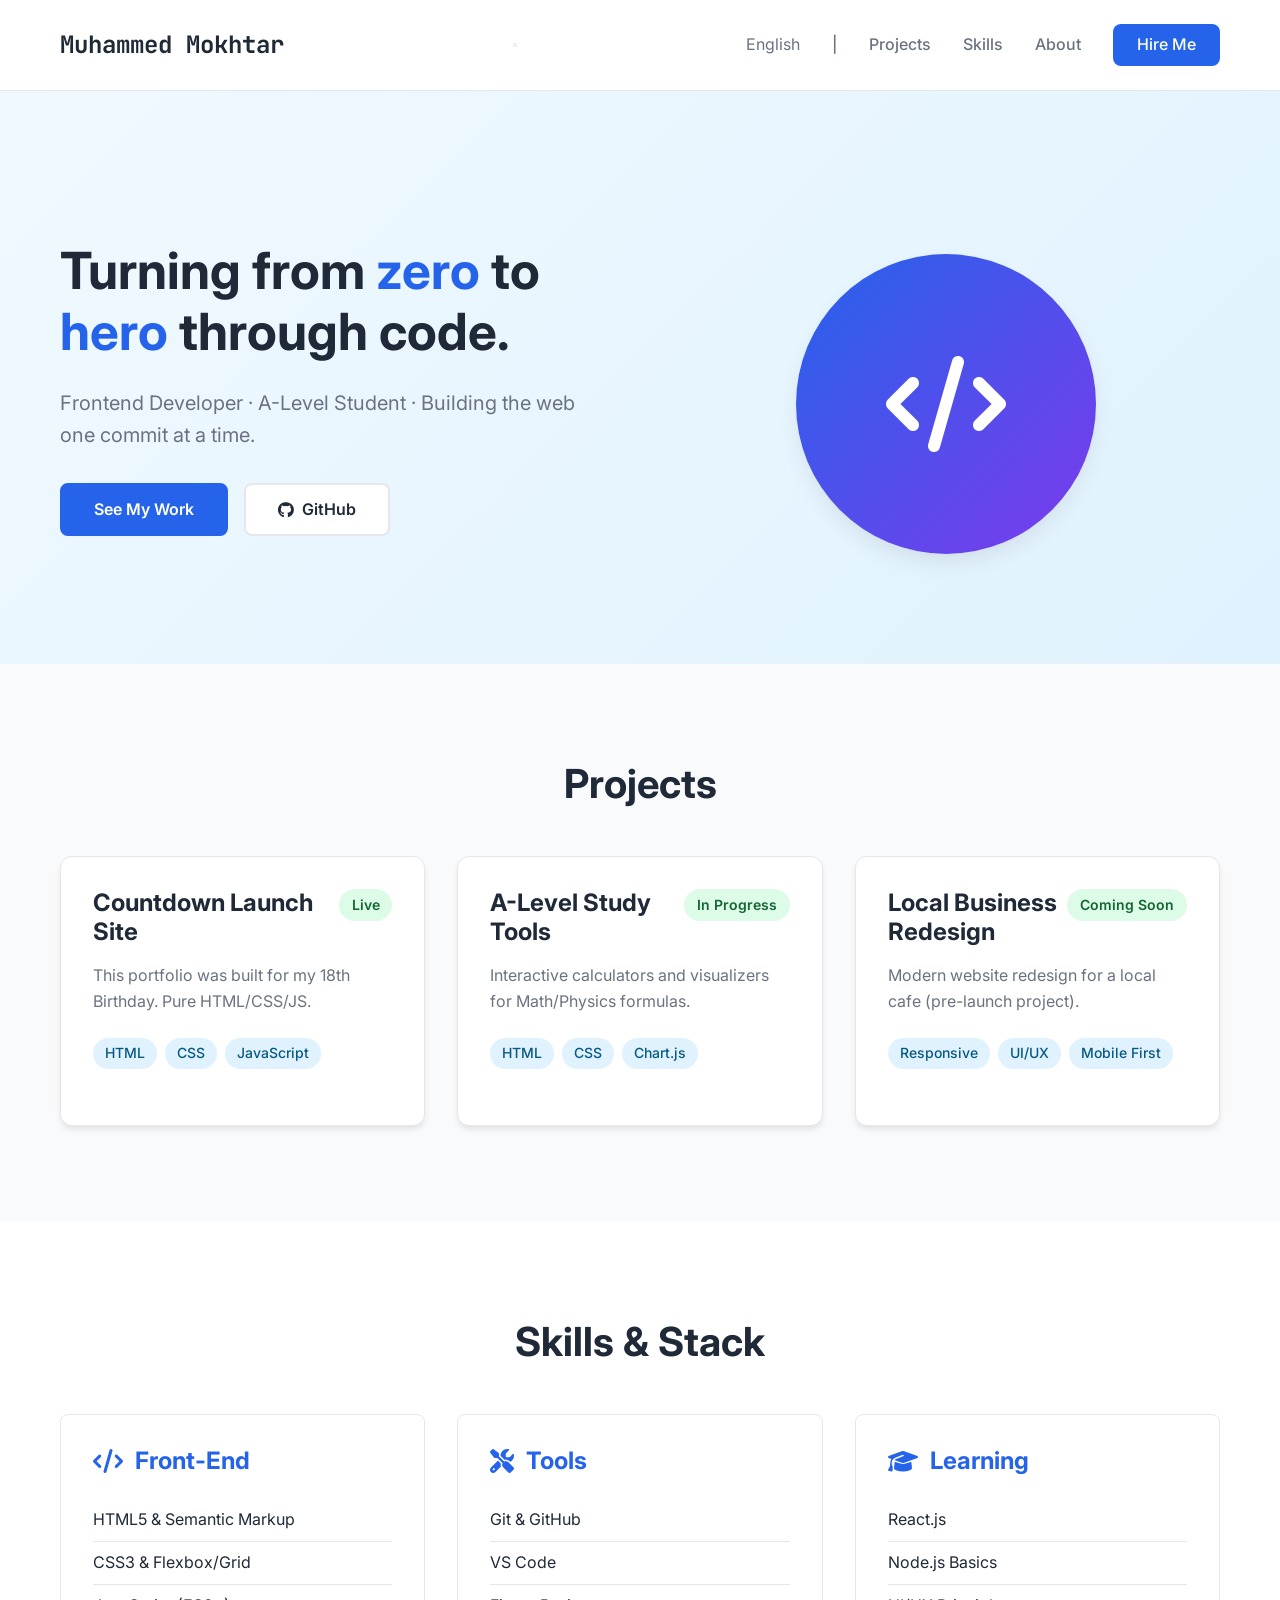
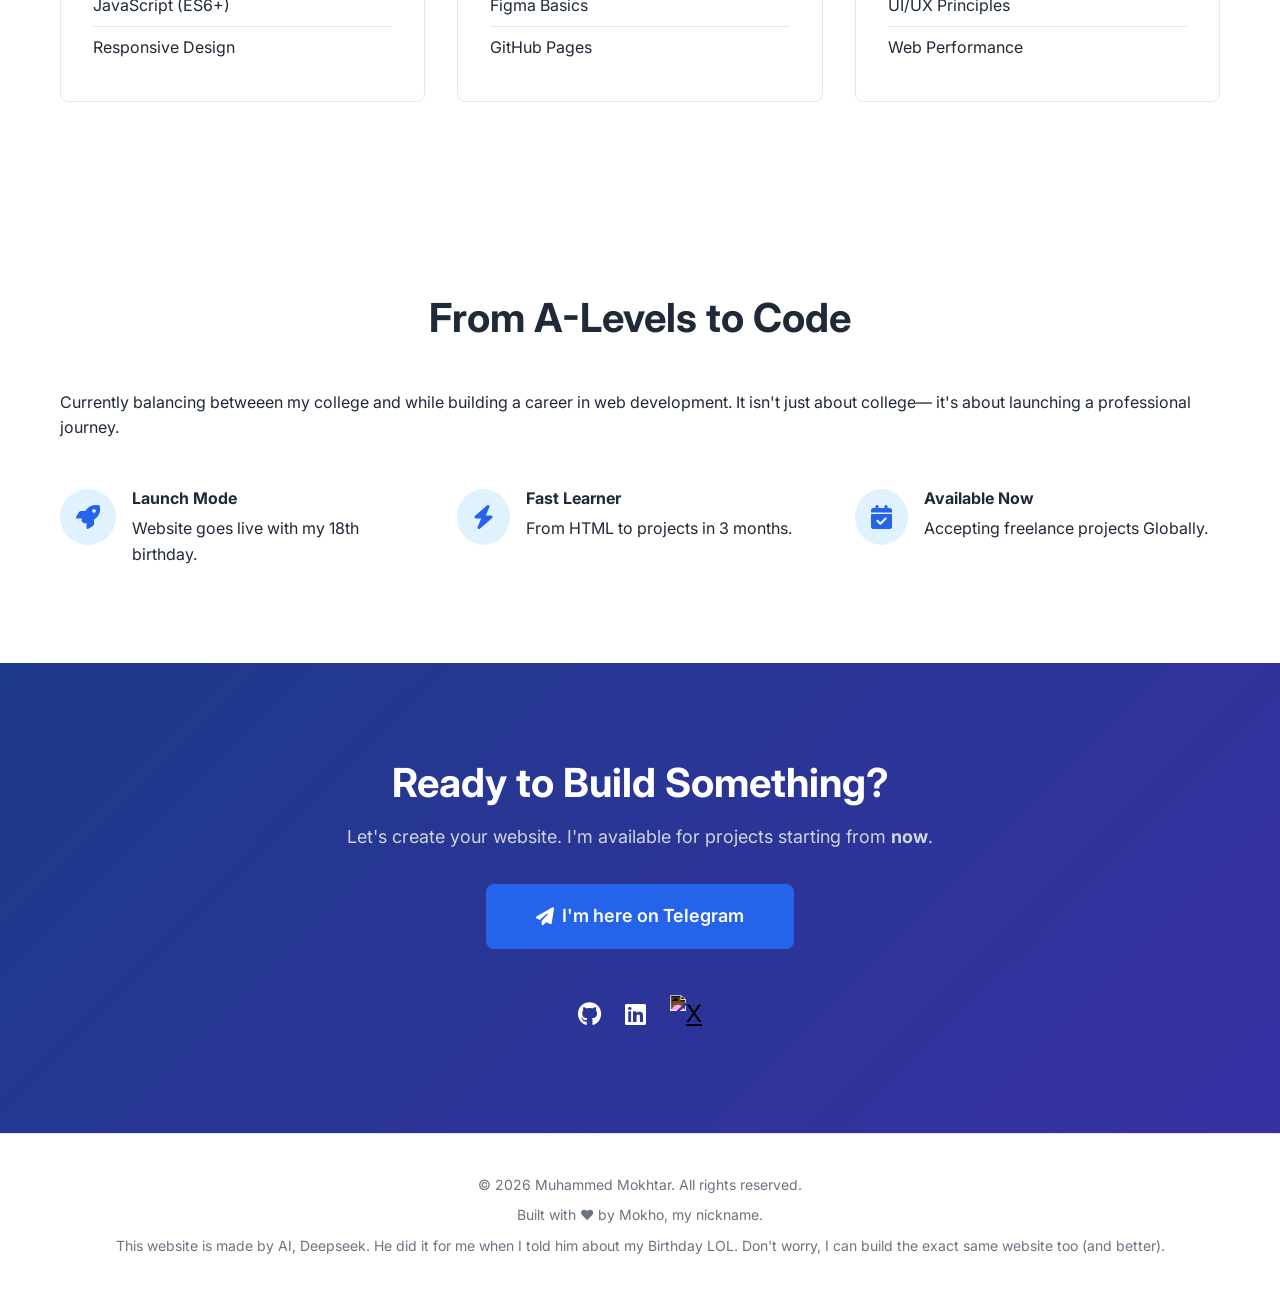
==== index.html @ 22c7733d "Add files via upload" ====
<!DOCTYPE html>
<html lang="en">
<head>
    <meta charset="UTF-8">
    <meta name="viewport" content="width=device-width, initial-scale=1.0">
    <title>Muhammed Mokhtar | Developer</title>
    <link rel="stylesheet" href="style.css">
    <link rel="stylesheet" href="https://cdnjs.cloudflare.com/ajax/libs/font-awesome/6.4.0/css/all.min.css">
    <link href="https://fonts.googleapis.com/css2?family=Inter:wght@300;400;500;600;700&family=JetBrains+Mono:wght@300;400&display=swap" rel="stylesheet">
    <link href="https://fonts.googleapis.com/css2?family=Almarai:wght@300;400;700&display=swap" rel="stylesheet">
</head>
<body>
<!--Navigation Section-->
<nav class="navbar">
    <div class="container">
        <a href="#" class="logo" data-i18n="nav-name">Muhammed Mokhtar</a>
        <button class="nav-toggle" id="nav-toggle" aria-label="Toggle navigation" aria-expanded="false">
            <span class="bar"></span>
            <span class="bar"></span>
            <span class="bar"></span>
        </button>
        <div class="nav-links">
            <!-- Added 'nav-item' class to match others -->
            <button id="language-toggle" class="nav-item lang-btn">
                <span class="lang-text" data-i18n="nav-language">English</span>
            </button>
            <span class="nav-sep nav-item">|</span>
            <!-- Your existing links should have 'nav-item' class -->
            <a href="#projects" class="nav-item" data-i18n="nav-projects">Projects</a>
            <a href="#skills" class="nav-item" data-i18n="nav-skills">Skills</a>
            <a href="#about" class="nav-item" data-i18n="nav-about">About</a>
            <a href="#contact" class="cta-button" data-i18n="nav-contact">Hire Me</a>
        </div>
    </div>
</nav>

<!-- Hero Section -->
<section class="hero">
    <div class="container">
        <div class="hero-content">
            <h1 class="hero-tagline" data-i18n="hero-title">Turning from <span class="highlight">zero</span> to <span class="highlight">hero</span> through code</h1>
            <p class="hero-subtitle" data-i18n="hero-subtitle">Frontend Developer · A-Level Student · Building the web one commit at a time.</p>
            <div class="hero-buttons">
                <a href="#projects" class="btn-primary" data-i18n="hero-button-projects">See My Work</a>
                <a href="https://github.com/ngompoweredbypoi" target="_blank" class="btn-secondary">
                    <i class="fab fa-github"></i> <span data-i18n="hero-button-github">GitHub</span>
                </a>
            </div>
        </div>
        <div class="hero-image">
            <!-- Replace with your photo or cool illustration -->
            <div class="image-placeholder">
                <i class="fas fa-code"></i>
            </div>
        </div>
    </div>
</section>

<!-- Projects Section -->
<section id="projects" class="projects">
    <div class="container">
        <h2 class="section-title" data-i18n="projects-title">Projects</h2>
        <div class="projects-grid">
            
            <!-- Project 1 -->
            <div class="project-card">
                <div class="project-header">
                    <h3 data-i18n="project-1-title">Launch Site</h3>
                    <span class="project-status" data-i18n="project-1-status">Live</span>
                </div>
                <p class="project-desc" data-i18n="project-1-desc">This website was built for my 18th Birthday. Pure HTML/CSS/JS.</p>
                <div class="project-tech">
                    <span class="tech-tag">HTML</span>
                    <span class="tech-tag">CSS</span>
                    <span class="tech-tag">JavaScript</span>
                </div>
            </div>
            <!-- Project 2 -->
            <div class="project-card">
                <div class="project-header">
                    <h3 data-i18n="project-2-title">A-Level Study Tools</h3>
                    <span class="project-status" data-i18n="project-2-status">In Progress</span>
                </div>
                <p class="project-desc" data-i18n="project-2-desc">Interactive calculators and visualizers for Math/Physics formulas.</p>
                <div class="project-tech">
                    <span class="tech-tag">HTML</span>
                    <span class="tech-tag">CSS</span>
                    <span class="tech-tag">Chart.js</span>
                </div>
            </div>
            <!-- Project 3 -->
            <div class="project-card">
                <div class="project-header">
                    <h3 data-i18n="project-3-title">Local Business Redesign</h3>
                    <span class="project-status" data-i18n="project-3-status">Coming Soon</span>
                </div>
                <p class="project-desc" data-i18n="project-3-desc">Modern website redesign for a local cafe (pre-launch project).</p>
                <div class="project-tech">
                    <span class="tech-tag">Responsive</span>
                    <span class="tech-tag">UI/UX</span>
                    <span class="tech-tag">Mobile First</span>
                </div>
            </div>

        </div>
    </div>
</section>

<!-- Skills Section -->
<section id="skills" class="skills">
    <div class="container">
        <h2 class="section-title" data-i18n="skills-title">Skills & Stack</h2>
        <div class="skills-grid">
            <div class="skill-category">
                <h3><i class="fas fa-code"></i> <span data-i18n="skills-frontend">Front-End</span></h3>
                <ul>
                    <li>HTML5 & Semantic Markup</li>
                    <li>CSS3 & Flexbox/Grid</li>
                    <li>JavaScript (ES6+)</li>
                    <li>Responsive Design</li>
                </ul>
            </div>
            <div class="skill-category">
                <h3><i class="fas fa-tools"></i> <span data-i18n="skills-tools">Tools</span></h3>
                <ul>
                    <li>Git & GitHub</li>
                    <li>VS Code</li>
                    <li>Figma Basics</li>
                    <li>GitHub Pages</li>
                </ul>
            </div>
            <div class="skill-category">
                <h3><i class="fas fa-graduation-cap"></i> <span data-i18n="skills-learning">Learning</span></h3>
                <ul>
                    <li>React.js</li>
                    <li>Node.js Basics</li>
                    <li>UI/UX Principles</li>
                    <li>Web Performance</li>
                </ul>
            </div>
        </div>
    </div>
</section>

<!-- About Section -->
<section id="about" class="about">
    <div class="container">
        <div class="about-content">
            <h2 class="section-title" data-i18n="about-title">From A-Levels to Code</h2>
            <p data-i18n="about-text">Currently balancing betweeen my college and while building a career in web development. It isn't just about college— it's about launching a professional journey.</p>
            <div class="about-points">
                <div class="point">
                    <i class="fas fa-rocket"></i>
                    <div>
                        <h4 data-i18n="about-1-title">Launch Mode</h4>
                        <p data-i18n="about-1-desc">Website goes live with my 18th birthday.</p>
                    </div>
                </div>
                <div class="point">
                    <i class="fas fa-bolt"></i>
                    <div>
                        <h4 data-i18n="about-2-title">Fast Learner</h4>
                        <p data-i18n="about-2-desc">From HTML to projects in 3 months.</p>
                    </div>
                </div>
                <div class="point">
                    <i class="fas fa-calendar-check"></i>
                    <div>
                        <h4 data-i18n="about-3-title">Available Now</h4>
                        <p data-i18n="about-3-desc">Accepting freelance projects <strong>Globally.</strong></p>
                    </div>
                </div>
            </div>
        </div>
    </div>
</section>

<!-- Contact CTA -->
<section id="contact" class="contact">
    <div class="container">
        <h2 data-i18n="contact-title">Ready to Build Something?</h2>
        <p data-i18n="contact-text">Let's create your website. I'm available for projects starting <strong data-i18n="contact-rn">now</strong>.</p>
        <a href="https://t.me/ngompoweredbypoi" target="_blank" class="btn-primary btn-large">
            <i class="fas fa-paper-plane"></i> <span data-i18n="contact-telegram">I'm here on Telegram</span>
        </a>
        <div class="social-links">
            <a href="https://github.com/ngompoweredbypoi" target="_blank"><i class="fab fa-github"></i></a>
            <a href="#" target="_blank"><i class="fab fa-linkedin"></i></a>
            <a href="#" target="_blank" aria-label="X (formerly Twitter)" title="X">
                <!-- Official X logo from X brand toolkit -->
                <img src="https://about.x.com/content/dam/about-twitter/x/brand-toolkit/logo-black.png.twimg.1920.png" alt="X"/>
            </a>
        </div>
    </div>
</section>

<!-- Footer -->
<footer>
    <div class="container">
        <p class="footer-sub"><span data-i18n="footer-copyright">&copy; <span id="current-year">2026</span> Muhammed Mokhtar. All rights reserved.</span></p>
        <p class="footer-sub" data-i18n="footer-text">Built with ❤️ by Mokho, my nickname.</p>
        <p class="footer-sub" data-i18n="footer-note">This website is made by AI, Deepseek. He did it for me when I told him about my Birthday LOL. Don't worry, I can build the exact same website too (and better).</p>
    </div>
</footer>

<!-- JavaScript -->
<script src="script.js"></script>
</body>
</html>
---- style.css ----
/* ===== RESET & BASE ===== */
* {
    margin: 0;
    padding: 0;
    box-sizing: border-box;
}

:root {
    --primary: #2563eb;       /* Blue */
    --primary-dark: #1d4ed8;
    --secondary: #7c3aed;     /* Purple */
    --text: #1f2937;          /* Gray-900 */
    --text-light: #6b7280;    /* Gray-500 */
    --bg: #ffffff;
    --bg-light: #f9fafb;
    --bg-card: #ffffff;
    --border: #e5e7eb;
    --shadow: 0 4px 6px -1px rgba(0, 0, 0, 0.1);
    --shadow-lg: 0 10px 25px -5px rgba(0, 0, 0, 0.1);
    --radius: 8px;
    --radius-lg: 12px;
}

body {
    font-family: 'Inter', sans-serif;
    line-height: 1.6;
    color: var(--text);
    background: var(--bg);
}

.container {
    width: 100%;
    max-width: 1200px;
    margin: 0 auto;
    padding: 0 20px;
}

/* ===== TYPOGRAPHY ===== */
h1, h2, h3, h4 {
    font-weight: 700;
    line-height: 1.2;
}

h1 { font-size: 3.5rem; }
h2 { font-size: 2.5rem; }
h3 { font-size: 1.5rem; }

.highlight {
    color: var(--primary);
    position: relative;
}

.highlight::after {
    content: '';
    position: absolute;
    bottom: 2px;
    left: 0;
    width: 100%;
    height: 6px;
    background: rgba(37, 99, 235, 0.2);
    z-index: -1;
}

/* ===== NAVBAR ===== */
.navbar {
    padding: 1.5rem 0;
    position: fixed;
    width: 100%;
    top: 0;
    background: rgba(255, 255, 255, 0.95);
    backdrop-filter: blur(10px);
    z-index: 1000;
    border-bottom: 1px solid var(--border);
}

.navbar .container {
    display: flex;
    justify-content: space-between;
    align-items: center;
}

/* STEP 1: Make ALL nav items (links AND button) consistent */
.nav-item {
    /* Same for both <a> and <button> */
    color: var(--text-light); /* Your exact nav text color */
    text-decoration: none;
    font-weight: 500;
    transition: color 0.2s;
    display: inline-block; /* Prevents movement */
}

/* Remove button defaults */
.nav-item.lang-btn {
    background: none;
    border: none;
    font: inherit;
    cursor: pointer;
    display: flex; /* Keep flag+text aligned */
    align-items: center;
}

/* Hover effect - SAME for both */
.nav-item:hover {
    color: var(--primary); /* Your link hover color */
    transform: none !important; /* Prevents any movement */
}

/* If your existing links have specific hover, match it */
.nav-item.lang-btn:hover {
    /* Make it behave EXACTLY like other links */
    background: transparent !important;
    transform: translateY(0) !important;
}

/* Optional: If you want visual separation */
.nav-item.lang-btn {
    margin-right: 0rem;
    border-right: 0px solid rgba(0,0,0,0);
}

.logo {
    font-size: 1.5rem;
    font-weight: 700;
    text-decoration: none;
    color: var(--text);
    font-family: 'JetBrains Mono', monospace;
}

.dot {
    color: var(--primary);
}

.nav-links {
        display: flex;
        gap: 2rem;
        align-items: center;
}

.nav-links a {
    text-decoration: none;
    color: var(--text-light);
    font-weight: 500;
    transition: color 0.2s;
}

.nav-links a:hover {
    color: var(--primary);
}

.cta-button {
    background: var(--primary);
    color: white !important;
    padding: 0.5rem 1.5rem;
    border-radius: var(--radius);
    transition: background 0.2s;
}

.cta-button:hover {
    background: var(--primary-dark);
}

/* ===== HERO ===== */
.hero {
    padding: 10rem 0 6rem;
    background: linear-gradient(135deg, #f0f9ff 0%, #e0f2fe 100%);
    margin-top: 80px;
}

.hero .container {
    display: grid;
    grid-template-columns: 1fr 1fr;
    gap: 4rem;
    align-items: center;
}

.hero-tagline {
    margin-bottom: 1.5rem;
    font-size: 3.2rem;
}

.hero-subtitle {
    font-size: 1.25rem;
    color: var(--text-light);
    margin-bottom: 2rem;
    max-width: 600px;
}

.hero-buttons {
    display: flex;
    gap: 1rem;
    margin-bottom: 2rem;
}

.btn-primary, .btn-secondary {
    display: inline-flex;
    align-items: center;
    gap: 0.5rem;
    padding: 0.75rem 2rem;
    border-radius: var(--radius);
    text-decoration: none;
    font-weight: 600;
    transition: all 0.2s;
}

.btn-primary {
    background: var(--primary);
    color: white;
    border: 2px solid var(--primary);
}

.btn-primary:hover {
    background: var(--primary-dark);
    transform: translateY(-2px);
    box-shadow: var(--shadow);
}

.btn-secondary {
    background: white;
    color: var(--text);
    border: 2px solid var(--border);
}

.btn-secondary:hover {
    border-color: var(--primary);
    transform: translateY(-2px);
}

.countdown {
    background: white;
    padding: 1rem 1.5rem;
    border-radius: var(--radius);
    display: inline-block;
    box-shadow: var(--shadow);
}

.countdown p {
    margin: 0;
    font-family: 'JetBrains Mono', monospace;
    font-weight: 500;
}

#countdown-timer {
    color: var(--primary);
    font-weight: 700;
}

.hero-image {
    display: flex;
    justify-content: center;
    align-items: center;
}

.image-placeholder {
    width: 300px;
    height: 300px;
    border-radius: 50%;
    background: linear-gradient(135deg, var(--primary), var(--secondary));
    display: flex;
    align-items: center;
    justify-content: center;
    color: white;
    font-size: 6rem;
    box-shadow: var(--shadow-lg);
}

/* ===== SECTIONS ===== */
section {
    padding: 6rem 0;
}

.section-title {
    text-align: center;
    margin-bottom: 3rem;
}

/* ===== PROJECTS ===== */
.projects {
    background: var(--bg-light);
}

.projects-grid {
    display: grid;
    grid-template-columns: repeat(auto-fill, minmax(350px, 1fr));
    gap: 2rem;
}

.lang-btn:hover {
    border-color: #3b82f6;
    transform: translateY(-2px);
    box-shadow: 0 4px 12px rgba(59, 130, 246, 0.1);
}

.lang-flag {
    font-size: 1.2rem;
}

.lang-code {
    color: #1f2937;
}

/* For RTL (Arabic) support */
[dir="rtl"] body {
    text-align: right;
    font-family: 'Almarai', sans-serif;
}

[dir="rtl"] .logo {
    font-family: 'Almarai', sans-serif; /* Arabic-friendly font */
}

.project-card {
    background: var(--bg-card);
    padding: 2rem;
    border-radius: var(--radius-lg);
    box-shadow: var(--shadow);
    border: 1px solid var(--border);
    transition: transform 0.3s, box-shadow 0.3s;
}

.project-card:hover {
    transform: translateY(-5px);
    box-shadow: var(--shadow-lg);
}

.project-header {
    display: flex;
    justify-content: space-between;
    align-items: start;
    margin-bottom: 1rem;
}

.project-status {
    background: #dcfce7;
    color: #166534;
    padding: 0.3rem 0.8rem;
    border-radius: 25px;
    font-size: 0.875rem;
    font-weight: 600;
    white-space: nowrap;
}

.project-desc {
    color: var(--text-light);
    margin-bottom: 1.5rem;
    line-height: 1.6;
}

.project-tech {
    display: flex;
    flex-wrap: wrap;
    gap: 0.5rem;
    margin-bottom: 1.5rem;
}

.tech-tag {
    background: #e0f2fe;
    color: #075985;
    padding: 0.25rem 0.75rem;
    border-radius: 20px;
    font-size: 0.875rem;
    font-weight: 500;
}

.project-link {
    color: var(--primary);
    text-decoration: none;
    font-weight: 600;
    display: inline-flex;
    align-items: center;
    gap: 0.5rem;
}

.project-link:hover {
    text-decoration: underline;
}

/* ===== SKILLS ===== */
.skills-grid {
    display: grid;
    grid-template-columns: repeat(auto-fit, minmax(300px, 1fr));
    gap: 2rem;
}

.skill-category {
    background: var(--bg-card);
    padding: 2rem;
    border-radius: var(--radius);
    border: 1px solid var(--border);
}

.skill-category h3 {
    display: flex;
    align-items: center;
    gap: 0.75rem;
    margin-bottom: 1.5rem;
    color: var(--primary);
}

.skill-category ul {
    list-style: none;
}

.skill-category li {
    padding: 0.5rem 0;
    border-bottom: 1px solid var(--border);
}

.skill-category li:last-child {
    border-bottom: none;
}

/* ===== ABOUT ===== */
.about-points {
    display: grid;
    grid-template-columns: repeat(auto-fit, minmax(250px, 1fr));
    gap: 2rem;
    margin-top: 3rem;
}

.point {
    display: flex;
    gap: 1rem;
    align-items: start;
}

.point i {
    font-size: 1.5rem;
    color: var(--primary);
    background: #e0f2fe;
    padding: 1rem;
    border-radius: 50%;
}

.point h4 {
    margin-bottom: 0.5rem;
}

/* ===== CONTACT ===== */
.contact {
    text-align: center;
    background: linear-gradient(135deg, #1e3a8a 0%, #3730a3 100%);
    color: white;
}

.contact h2 {
    color: white;
    margin-bottom: 1rem;
}

.contact p {
    color: #d1d5db;
    margin-bottom: 2rem;
    font-size: 1.125rem;
}

.btn-large {
    padding: 1rem 3rem;
    font-size: 1.125rem;
}

.social-links {
    display: flex;
    justify-content: center;
    gap: 1.5rem;
    margin-top: 3rem;
}

.social-links a {
    color: white;
    font-size: 1.5rem;
    transition: transform 0.2s;
}

.social-links svg {
    width: 1.5rem;
    height: 1.5rem;
    vertical-align: middle;
}

.social-links img {
    width: 1.2rem;
    height: 1.2rem;
    object-fit: contain;
    vertical-align: middle;
}

/* Make the linked X/brand image appear white to match other icons and align it */
.social-links img {
    filter: invert(1) brightness(2);
    transform: translateY(-3px);
}

/* Slightly lower other icon types to visually match the X mark */
.social-links i,
.social-links svg {
    display: inline-block;
    transform: translateY(-1px);
}

.social-links a:hover {
    transform: translateY(-3px);
}

/* ===== FOOTER ===== */
footer {
    padding: 2rem 0;
    text-align: center;
    color: var(--text-light);
    border-top: 1px solid var(--border);
}

.footer-sub {
    font-size: 0.875rem;
    margin-top: 0.5rem;
}

/* ===== RESPONSIVE ===== */
@media (max-width: 768px) {
    h1 { font-size: 2.5rem; }
    h2 { font-size: 2rem; }
    
    .hero .container {
        grid-template-columns: 1fr;
        text-align: center;
    }
    
    .hero-tagline {
        font-size: 2.5rem;
    }
    
    /* Hide nav links by default on small screens; animate open/close via max-height */
    .nav-links {
        display: flex;
        flex-direction: column;
        gap: 0.75rem;
        align-items: center;
        width: 100%;
        background: rgba(255,255,255,0.98);
        /* start collapsed */
        max-height: 0;
        /* small collapsed padding to avoid sudden layout jumps */
        padding: 0.25rem 0;
        overflow: hidden;
        position: absolute;
        top: 72px;
        left: 0;
        box-shadow: 0 6px 18px rgba(0,0,0,0.06);
        transition: max-height 240ms cubic-bezier(.22,.9,.3,1), padding 240ms cubic-bezier(.22,.9,.3,1), opacity 180ms ease;
        opacity: 0;
        pointer-events: none;
    }

    .nav-links.open {
        max-height: 480px; /* large enough to show links */
        opacity: 1;
        pointer-events: auto;
        padding: 0.75rem 0;
    }

    .nav-sep {
        display: none;
    }

    /* Hamburger button (hidden on larger screens) */
    .nav-toggle {
        display: inline-flex;
        position: relative;
        width: 42px;
        height: 42px;
        background: transparent;
        border: none;
        cursor: pointer;
        padding: 0;
        align-items: center;
        justify-content: center;
    }

    /* Use absolutely positioned bars so they rotate around center smoothly */
    .nav-toggle .bar {
        position: absolute;
        left: 50%;
        transform: translateX(-50%);
        width: 24px;
        height: 2px;
        background: var(--text-light);
        border-radius: 2px;
        transition: transform 220ms cubic-bezier(.22,.9,.3,1), opacity 180ms ease, background 180ms ease;
        transform-origin: center;
    }

    .nav-toggle .bar:nth-child(1) { top: 12px; }
    .nav-toggle .bar:nth-child(2) { top: 20px; }
    .nav-toggle .bar:nth-child(3) { top: 28px; }

    /* When open, top and bottom rotate to form a clean X; middle fades */
    .nav-toggle.open .bar:nth-child(1) {
        transform: translateX(-50%) translateY(8px) rotate(45deg);
        background: var(--text);
    }

    .nav-toggle.open .bar:nth-child(2) {
        opacity: 0;
        transform: translateX(-50%) scaleX(0.2);
    }

    .nav-toggle.open .bar:nth-child(3) {
        transform: translateX(-50%) translateY(-8px) rotate(-45deg);
        background: var(--text);
    }
    
    .hero-buttons {
        flex-direction: column;
        align-items: center;
    }
    
    .projects-grid {
        grid-template-columns: 1fr;
    }

    /* Reduce hero spacing and image on phones */
    .hero {
        padding: 6rem 0 3rem;
    }

    .image-placeholder {
        width: 220px;
        height: 220px;
        font-size: 4.5rem;
    }
}
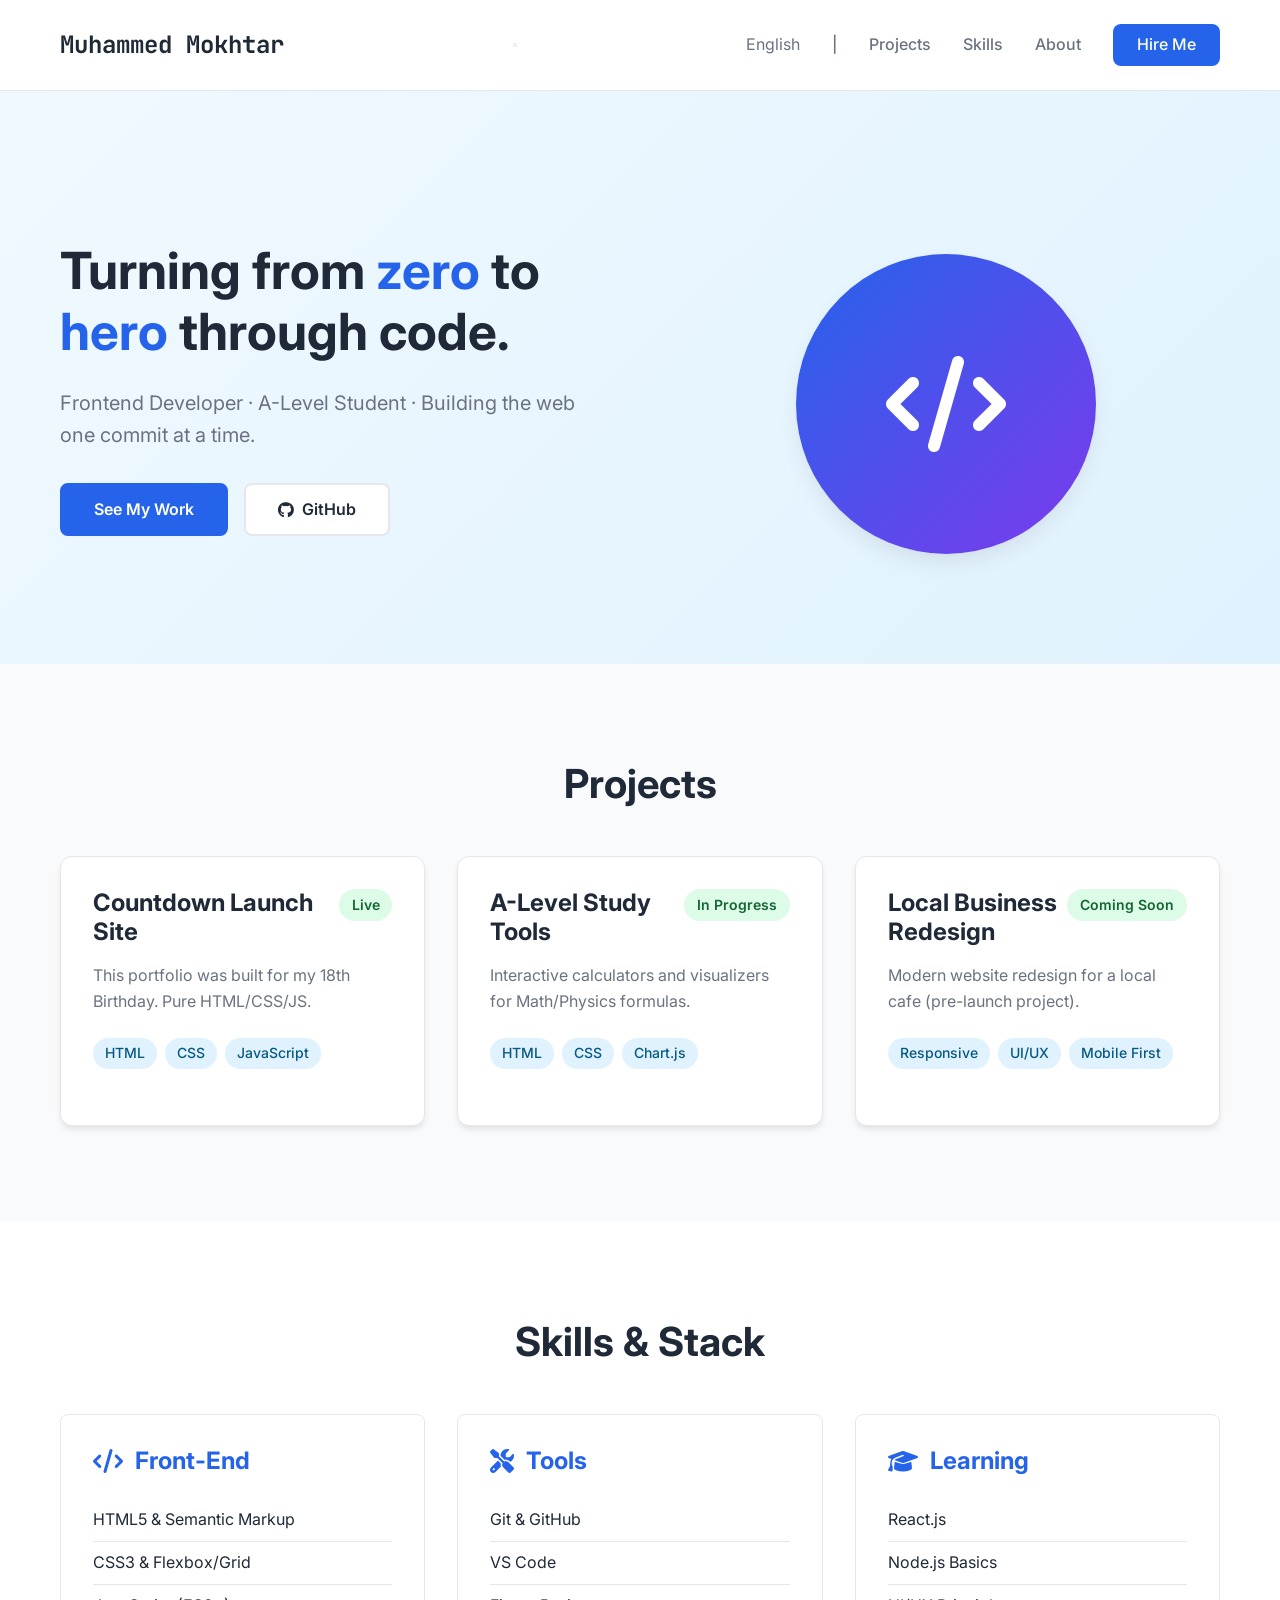
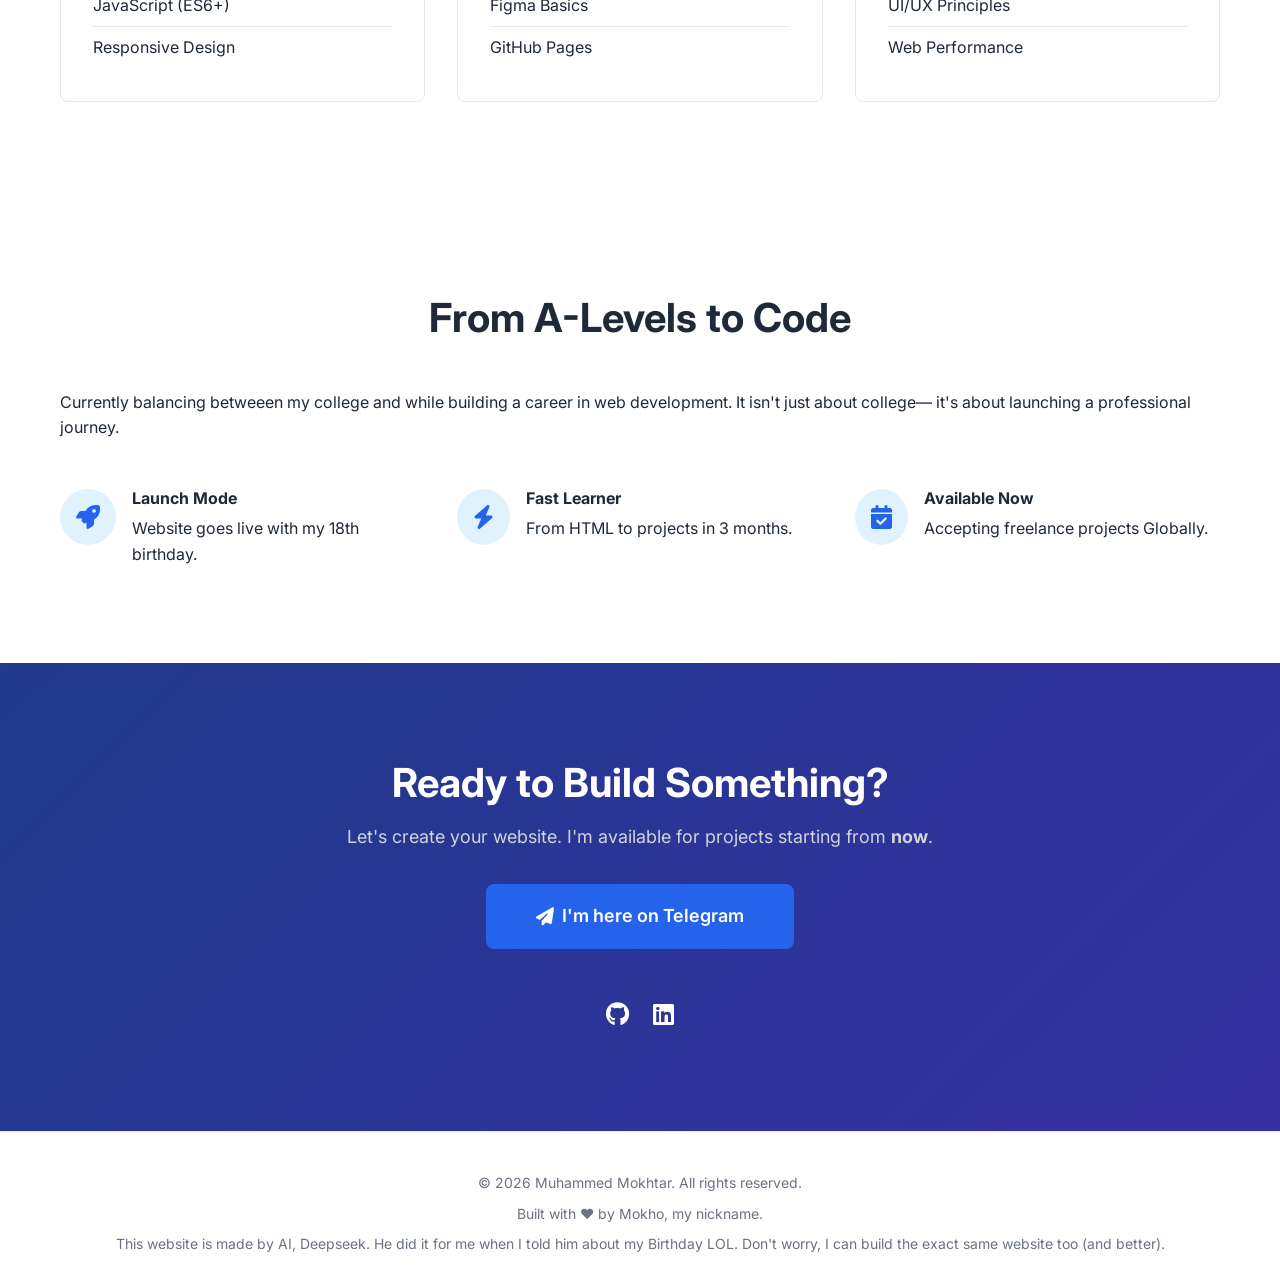
==== commit 8142196c: "Add files via upload" ====
--- a/index.html
+++ b/index.html
@@ -4,6 +4,7 @@
     <meta charset="UTF-8">
     <meta name="viewport" content="width=device-width, initial-scale=1.0">
     <title>Muhammed Mokhtar | Developer</title>
+    <link rel="icon" href="favicon.svg" type="image/svg+xml">
     <link rel="stylesheet" href="style.css">
     <link rel="stylesheet" href="https://cdnjs.cloudflare.com/ajax/libs/font-awesome/6.4.0/css/all.min.css">
     <link href="https://fonts.googleapis.com/css2?family=Inter:wght@300;400;500;600;700&family=JetBrains+Mono:wght@300;400&display=swap" rel="stylesheet">
@@ -186,10 +187,7 @@
         <div class="social-links">
             <a href="https://github.com/ngompoweredbypoi" target="_blank"><i class="fab fa-github"></i></a>
             <a href="#" target="_blank"><i class="fab fa-linkedin"></i></a>
-            <a href="#" target="_blank" aria-label="X (formerly Twitter)" title="X">
-                <!-- Official X logo from X brand toolkit -->
-                <img src="https://about.x.com/content/dam/about-twitter/x/brand-toolkit/logo-black.png.twimg.1920.png" alt="X"/>
-            </a>
+            <!-- X social link removed -->
         </div>
     </div>
 </section>
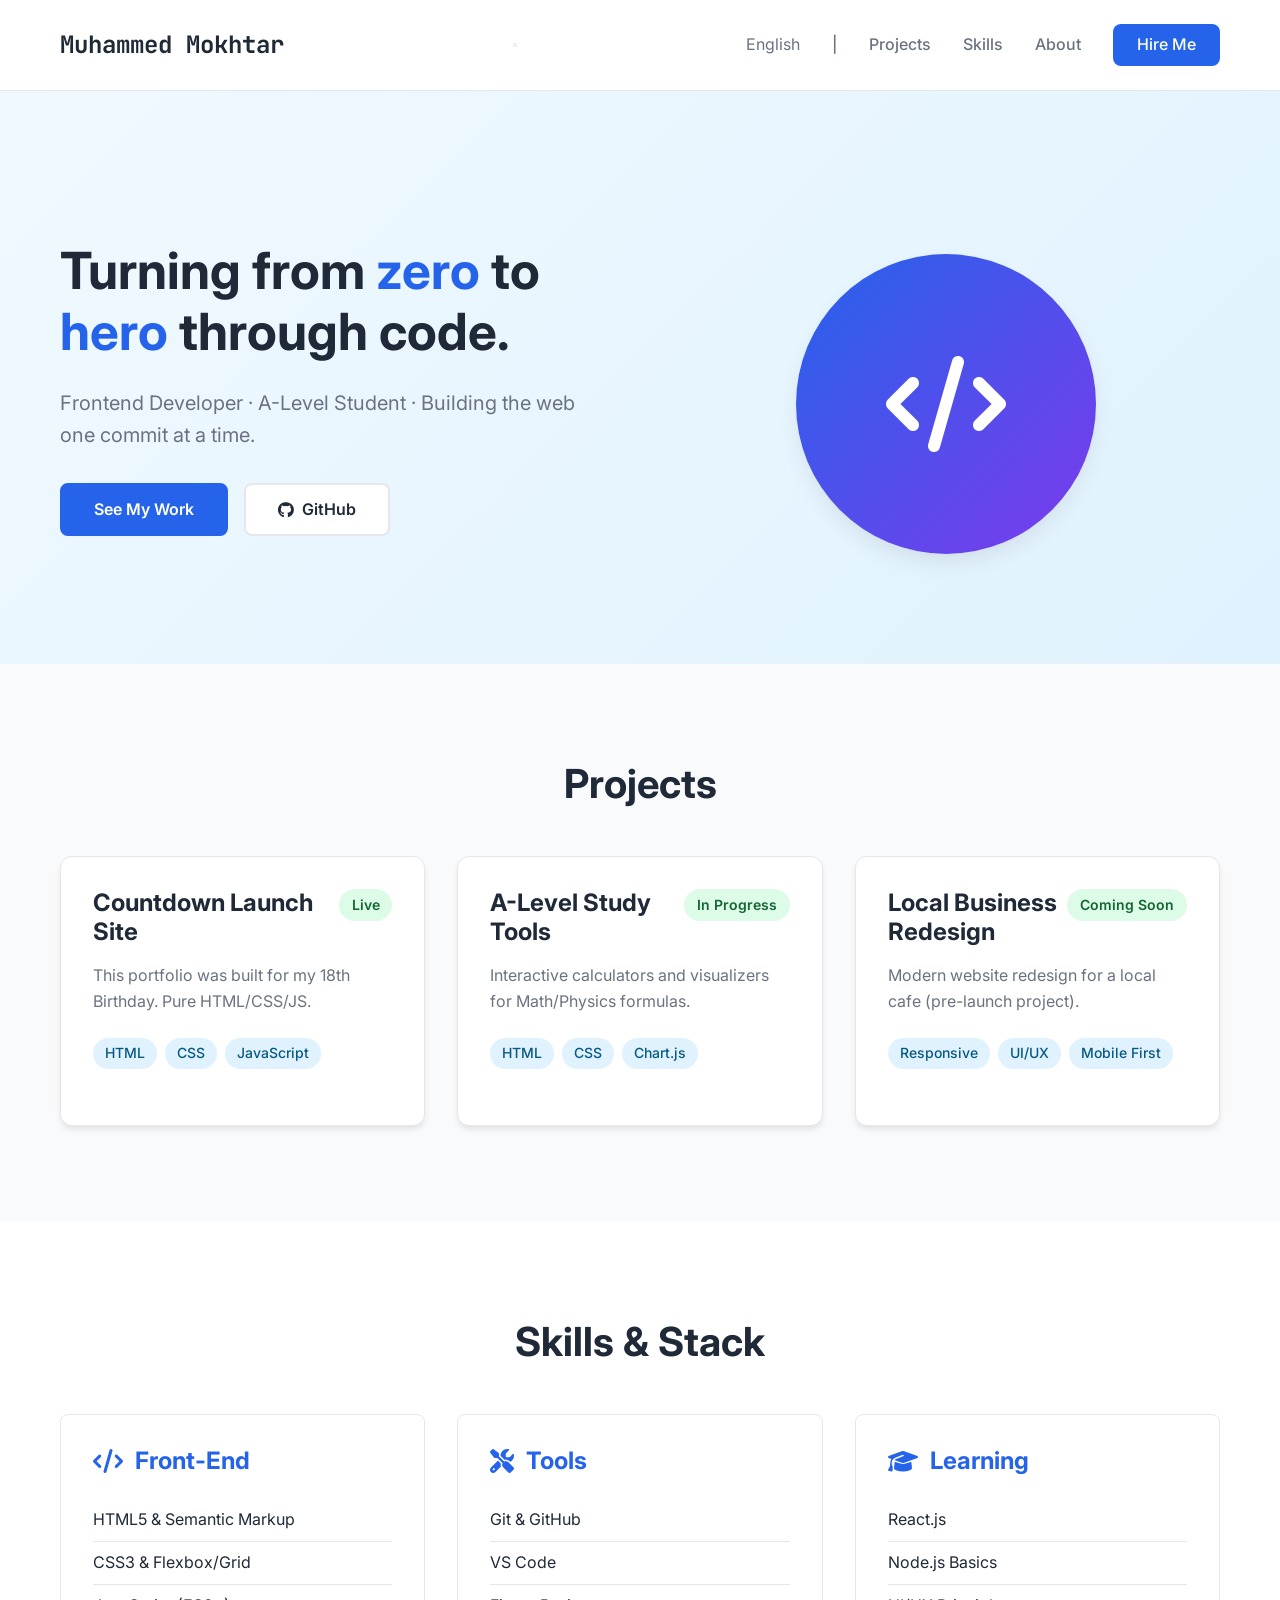
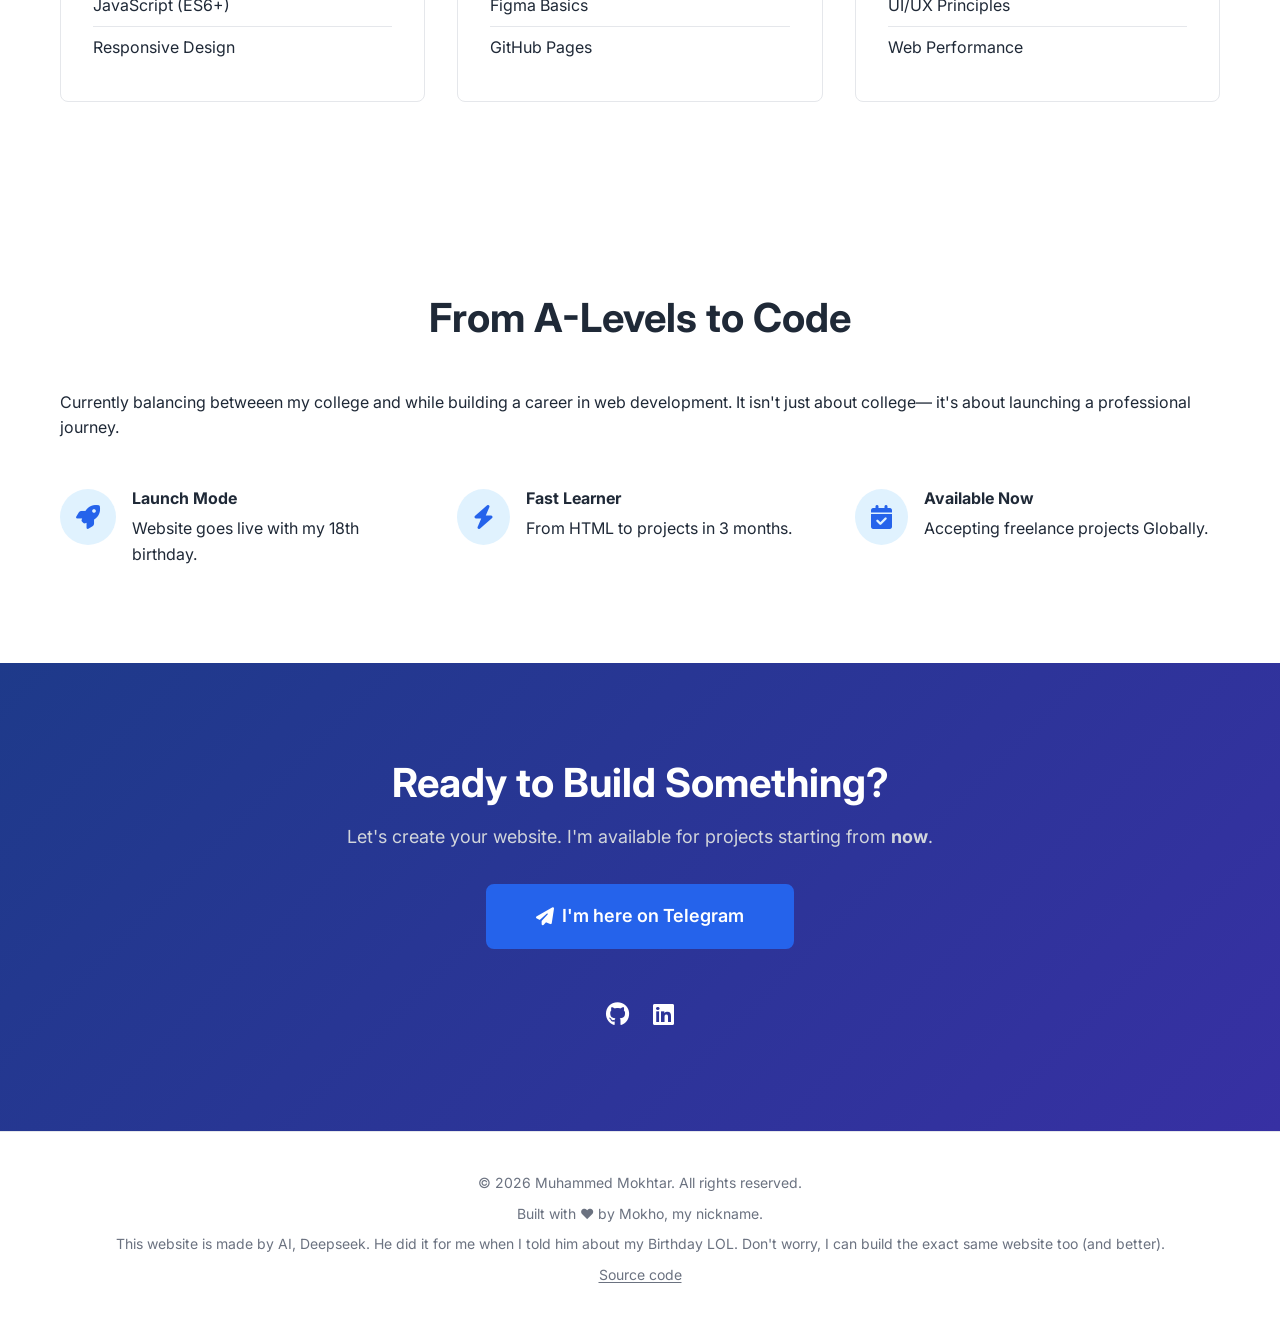
==== commit af404e3b: "Add footer source link" ====
--- a/index.html
+++ b/index.html
@@ -1,207 +1,208 @@
-<!DOCTYPE html>
-<html lang="en">
-<head>
-    <meta charset="UTF-8">
-    <meta name="viewport" content="width=device-width, initial-scale=1.0">
-    <title>Muhammed Mokhtar | Developer</title>
-    <link rel="icon" href="favicon.svg" type="image/svg+xml">
-    <link rel="stylesheet" href="style.css">
-    <link rel="stylesheet" href="https://cdnjs.cloudflare.com/ajax/libs/font-awesome/6.4.0/css/all.min.css">
-    <link href="https://fonts.googleapis.com/css2?family=Inter:wght@300;400;500;600;700&family=JetBrains+Mono:wght@300;400&display=swap" rel="stylesheet">
-    <link href="https://fonts.googleapis.com/css2?family=Almarai:wght@300;400;700&display=swap" rel="stylesheet">
-</head>
-<body>
-<!--Navigation Section-->
-<nav class="navbar">
-    <div class="container">
-        <a href="#" class="logo" data-i18n="nav-name">Muhammed Mokhtar</a>
-        <button class="nav-toggle" id="nav-toggle" aria-label="Toggle navigation" aria-expanded="false">
-            <span class="bar"></span>
-            <span class="bar"></span>
-            <span class="bar"></span>
-        </button>
-        <div class="nav-links">
-            <!-- Added 'nav-item' class to match others -->
-            <button id="language-toggle" class="nav-item lang-btn">
-                <span class="lang-text" data-i18n="nav-language">English</span>
-            </button>
-            <span class="nav-sep nav-item">|</span>
-            <!-- Your existing links should have 'nav-item' class -->
-            <a href="#projects" class="nav-item" data-i18n="nav-projects">Projects</a>
-            <a href="#skills" class="nav-item" data-i18n="nav-skills">Skills</a>
-            <a href="#about" class="nav-item" data-i18n="nav-about">About</a>
-            <a href="#contact" class="cta-button" data-i18n="nav-contact">Hire Me</a>
-        </div>
-    </div>
-</nav>
-
-<!-- Hero Section -->
-<section class="hero">
-    <div class="container">
-        <div class="hero-content">
-            <h1 class="hero-tagline" data-i18n="hero-title">Turning from <span class="highlight">zero</span> to <span class="highlight">hero</span> through code</h1>
-            <p class="hero-subtitle" data-i18n="hero-subtitle">Frontend Developer · A-Level Student · Building the web one commit at a time.</p>
-            <div class="hero-buttons">
-                <a href="#projects" class="btn-primary" data-i18n="hero-button-projects">See My Work</a>
-                <a href="https://github.com/ngompoweredbypoi" target="_blank" class="btn-secondary">
-                    <i class="fab fa-github"></i> <span data-i18n="hero-button-github">GitHub</span>
-                </a>
-            </div>
-        </div>
-        <div class="hero-image">
-            <!-- Replace with your photo or cool illustration -->
-            <div class="image-placeholder">
-                <i class="fas fa-code"></i>
-            </div>
-        </div>
-    </div>
-</section>
-
-<!-- Projects Section -->
-<section id="projects" class="projects">
-    <div class="container">
-        <h2 class="section-title" data-i18n="projects-title">Projects</h2>
-        <div class="projects-grid">
-            
-            <!-- Project 1 -->
-            <div class="project-card">
-                <div class="project-header">
-                    <h3 data-i18n="project-1-title">Launch Site</h3>
-                    <span class="project-status" data-i18n="project-1-status">Live</span>
-                </div>
-                <p class="project-desc" data-i18n="project-1-desc">This website was built for my 18th Birthday. Pure HTML/CSS/JS.</p>
-                <div class="project-tech">
-                    <span class="tech-tag">HTML</span>
-                    <span class="tech-tag">CSS</span>
-                    <span class="tech-tag">JavaScript</span>
-                </div>
-            </div>
-            <!-- Project 2 -->
-            <div class="project-card">
-                <div class="project-header">
-                    <h3 data-i18n="project-2-title">A-Level Study Tools</h3>
-                    <span class="project-status" data-i18n="project-2-status">In Progress</span>
-                </div>
-                <p class="project-desc" data-i18n="project-2-desc">Interactive calculators and visualizers for Math/Physics formulas.</p>
-                <div class="project-tech">
-                    <span class="tech-tag">HTML</span>
-                    <span class="tech-tag">CSS</span>
-                    <span class="tech-tag">Chart.js</span>
-                </div>
-            </div>
-            <!-- Project 3 -->
-            <div class="project-card">
-                <div class="project-header">
-                    <h3 data-i18n="project-3-title">Local Business Redesign</h3>
-                    <span class="project-status" data-i18n="project-3-status">Coming Soon</span>
-                </div>
-                <p class="project-desc" data-i18n="project-3-desc">Modern website redesign for a local cafe (pre-launch project).</p>
-                <div class="project-tech">
-                    <span class="tech-tag">Responsive</span>
-                    <span class="tech-tag">UI/UX</span>
-                    <span class="tech-tag">Mobile First</span>
-                </div>
-            </div>
-
-        </div>
-    </div>
-</section>
-
-<!-- Skills Section -->
-<section id="skills" class="skills">
-    <div class="container">
-        <h2 class="section-title" data-i18n="skills-title">Skills & Stack</h2>
-        <div class="skills-grid">
-            <div class="skill-category">
-                <h3><i class="fas fa-code"></i> <span data-i18n="skills-frontend">Front-End</span></h3>
-                <ul>
-                    <li>HTML5 & Semantic Markup</li>
-                    <li>CSS3 & Flexbox/Grid</li>
-                    <li>JavaScript (ES6+)</li>
-                    <li>Responsive Design</li>
-                </ul>
-            </div>
-            <div class="skill-category">
-                <h3><i class="fas fa-tools"></i> <span data-i18n="skills-tools">Tools</span></h3>
-                <ul>
-                    <li>Git & GitHub</li>
-                    <li>VS Code</li>
-                    <li>Figma Basics</li>
-                    <li>GitHub Pages</li>
-                </ul>
-            </div>
-            <div class="skill-category">
-                <h3><i class="fas fa-graduation-cap"></i> <span data-i18n="skills-learning">Learning</span></h3>
-                <ul>
-                    <li>React.js</li>
-                    <li>Node.js Basics</li>
-                    <li>UI/UX Principles</li>
-                    <li>Web Performance</li>
-                </ul>
-            </div>
-        </div>
-    </div>
-</section>
-
-<!-- About Section -->
-<section id="about" class="about">
-    <div class="container">
-        <div class="about-content">
-            <h2 class="section-title" data-i18n="about-title">From A-Levels to Code</h2>
-            <p data-i18n="about-text">Currently balancing betweeen my college and while building a career in web development. It isn't just about college— it's about launching a professional journey.</p>
-            <div class="about-points">
-                <div class="point">
-                    <i class="fas fa-rocket"></i>
-                    <div>
-                        <h4 data-i18n="about-1-title">Launch Mode</h4>
-                        <p data-i18n="about-1-desc">Website goes live with my 18th birthday.</p>
-                    </div>
-                </div>
-                <div class="point">
-                    <i class="fas fa-bolt"></i>
-                    <div>
-                        <h4 data-i18n="about-2-title">Fast Learner</h4>
-                        <p data-i18n="about-2-desc">From HTML to projects in 3 months.</p>
-                    </div>
-                </div>
-                <div class="point">
-                    <i class="fas fa-calendar-check"></i>
-                    <div>
-                        <h4 data-i18n="about-3-title">Available Now</h4>
-                        <p data-i18n="about-3-desc">Accepting freelance projects <strong>Globally.</strong></p>
-                    </div>
-                </div>
-            </div>
-        </div>
-    </div>
-</section>
-
-<!-- Contact CTA -->
-<section id="contact" class="contact">
-    <div class="container">
-        <h2 data-i18n="contact-title">Ready to Build Something?</h2>
-        <p data-i18n="contact-text">Let's create your website. I'm available for projects starting <strong data-i18n="contact-rn">now</strong>.</p>
-        <a href="https://t.me/ngompoweredbypoi" target="_blank" class="btn-primary btn-large">
-            <i class="fas fa-paper-plane"></i> <span data-i18n="contact-telegram">I'm here on Telegram</span>
-        </a>
-        <div class="social-links">
-            <a href="https://github.com/ngompoweredbypoi" target="_blank"><i class="fab fa-github"></i></a>
-            <a href="#" target="_blank"><i class="fab fa-linkedin"></i></a>
-            <!-- X social link removed -->
-        </div>
-    </div>
-</section>
-
-<!-- Footer -->
-<footer>
-    <div class="container">
-        <p class="footer-sub"><span data-i18n="footer-copyright">&copy; <span id="current-year">2026</span> Muhammed Mokhtar. All rights reserved.</span></p>
-        <p class="footer-sub" data-i18n="footer-text">Built with ❤️ by Mokho, my nickname.</p>
-        <p class="footer-sub" data-i18n="footer-note">This website is made by AI, Deepseek. He did it for me when I told him about my Birthday LOL. Don't worry, I can build the exact same website too (and better).</p>
-    </div>
-</footer>
-
-<!-- JavaScript -->
-<script src="script.js"></script>
-</body>
+<!DOCTYPE html>
+<html lang="en">
+<head>
+    <meta charset="UTF-8">
+    <meta name="viewport" content="width=device-width, initial-scale=1.0">
+    <title>Muhammed Mokhtar | Developer</title>
+    <link rel="icon" href="favicon.svg" type="image/svg+xml">
+    <link rel="stylesheet" href="style.css">
+    <link rel="stylesheet" href="https://cdnjs.cloudflare.com/ajax/libs/font-awesome/6.4.0/css/all.min.css">
+    <link href="https://fonts.googleapis.com/css2?family=Inter:wght@300;400;500;600;700&family=JetBrains+Mono:wght@300;400&display=swap" rel="stylesheet">
+    <link href="https://fonts.googleapis.com/css2?family=Almarai:wght@300;400;700&display=swap" rel="stylesheet">
+</head>
+<body>
+<!--Navigation Section-->
+<nav class="navbar">
+    <div class="container">
+        <a href="#" class="logo" data-i18n="nav-name">Muhammed Mokhtar</a>
+        <button class="nav-toggle" id="nav-toggle" aria-label="Toggle navigation" aria-expanded="false">
+            <span class="bar"></span>
+            <span class="bar"></span>
+            <span class="bar"></span>
+        </button>
+        <div class="nav-links">
+            <!-- Added 'nav-item' class to match others -->
+            <button id="language-toggle" class="nav-item lang-btn">
+                <span class="lang-text" data-i18n="nav-language">English</span>
+            </button>
+            <span class="nav-sep nav-item">|</span>
+            <!-- Your existing links should have 'nav-item' class -->
+            <a href="#projects" class="nav-item" data-i18n="nav-projects">Projects</a>
+            <a href="#skills" class="nav-item" data-i18n="nav-skills">Skills</a>
+            <a href="#about" class="nav-item" data-i18n="nav-about">About</a>
+            <a href="https://www.upwork.com/freelancers/~0129f83cc95f528f00" class="cta-button" data-i18n="nav-contact" target="_blank" rel="noopener noreferrer">Hire Me</a>
+        </div>
+    </div>
+</nav>
+
+<!-- Hero Section -->
+<section class="hero">
+    <div class="container">
+        <div class="hero-content">
+            <h1 class="hero-tagline" data-i18n="hero-title">Turning from <span class="highlight">zero</span> to <span class="highlight">hero</span> through code</h1>
+            <p class="hero-subtitle" data-i18n="hero-subtitle">Frontend Developer · A-Level Student · Building the web one commit at a time.</p>
+            <div class="hero-buttons">
+                <a href="#projects" class="btn-primary" data-i18n="hero-button-projects">See My Work</a>
+                <a href="https://github.com/ngompoweredbypoi" target="_blank" class="btn-secondary">
+                    <i class="fab fa-github"></i> <span data-i18n="hero-button-github">GitHub</span>
+                </a>
+            </div>
+        </div>
+        <div class="hero-image">
+            <!-- Replace with your photo or cool illustration -->
+            <div class="image-placeholder">
+                <i class="fas fa-code"></i>
+            </div>
+        </div>
+    </div>
+</section>
+
+<!-- Projects Section -->
+<section id="projects" class="projects">
+    <div class="container">
+        <h2 class="section-title" data-i18n="projects-title">Projects</h2>
+        <div class="projects-grid">
+            
+            <!-- Project 1 -->
+            <div class="project-card">
+                <div class="project-header">
+                    <h3 data-i18n="project-1-title">Launch Site</h3>
+                    <span class="project-status" data-i18n="project-1-status">Live</span>
+                </div>
+                <p class="project-desc" data-i18n="project-1-desc">This website was built for my 18th Birthday. It's made with is-a.dev Domain, which is completely free. Also, my website is open source. Pure HTML/CSS/JS.</p>
+                <div class="project-tech">
+                    <span class="tech-tag">HTML</span>
+                    <span class="tech-tag">CSS</span>
+                    <span class="tech-tag">JavaScript</span>
+                </div>
+            </div>
+            <!-- Project 2 -->
+            <div class="project-card">
+                <div class="project-header">
+                    <h3 data-i18n="project-2-title">A-Level Study Tools</h3>
+                    <span class="project-status" data-i18n="project-2-status">In Progress</span>
+                </div>
+                <p class="project-desc" data-i18n="project-2-desc">Interactive calculators and visualizers for Math/Physics formulas.</p>
+                <div class="project-tech">
+                    <span class="tech-tag">HTML</span>
+                    <span class="tech-tag">CSS</span>
+                    <span class="tech-tag">Chart.js</span>
+                </div>
+            </div>
+            <!-- Project 3 -->
+            <div class="project-card">
+                <div class="project-header">
+                    <h3 data-i18n="project-3-title">Local Business Redesign</h3>
+                    <span class="project-status" data-i18n="project-3-status">Coming Soon</span>
+                </div>
+                <p class="project-desc" data-i18n="project-3-desc">Modern website redesign for a local cafe (pre-launch project).</p>
+                <div class="project-tech">
+                    <span class="tech-tag">Responsive</span>
+                    <span class="tech-tag">UI/UX</span>
+                    <span class="tech-tag">Mobile First</span>
+                </div>
+            </div>
+
+        </div>
+    </div>
+</section>
+
+<!-- Skills Section -->
+<section id="skills" class="skills">
+    <div class="container">
+        <h2 class="section-title" data-i18n="skills-title">Skills & Stack</h2>
+        <div class="skills-grid">
+            <div class="skill-category">
+                <h3><i class="fas fa-code"></i> <span data-i18n="skills-frontend">Front-End</span></h3>
+                <ul>
+                    <li>HTML5 & Semantic Markup</li>
+                    <li>CSS3 & Flexbox/Grid</li>
+                    <li>JavaScript (ES6+)</li>
+                    <li>Responsive Design</li>
+                </ul>
+            </div>
+            <div class="skill-category">
+                <h3><i class="fas fa-tools"></i> <span data-i18n="skills-tools">Tools</span></h3>
+                <ul>
+                    <li>Git & GitHub</li>
+                    <li>VS Code</li>
+                    <li>Figma Basics</li>
+                    <li>GitHub Pages</li>
+                </ul>
+            </div>
+            <div class="skill-category">
+                <h3><i class="fas fa-graduation-cap"></i> <span data-i18n="skills-learning">Learning</span></h3>
+                <ul>
+                    <li>React.js</li>
+                    <li>Node.js Basics</li>
+                    <li>UI/UX Principles</li>
+                    <li>Web Performance</li>
+                </ul>
+            </div>
+        </div>
+    </div>
+</section>
+
+<!-- About Section -->
+<section id="about" class="about">
+    <div class="container">
+        <div class="about-content">
+            <h2 class="section-title" data-i18n="about-title">From A-Levels to Code</h2>
+            <p data-i18n="about-text">Currently balancing betweeen my college and while building a career in web development. It isn't just about college— it's about launching a professional journey.</p>
+            <div class="about-points">
+                <div class="point">
+                    <i class="fas fa-rocket"></i>
+                    <div>
+                        <h4 data-i18n="about-1-title">Launch Mode</h4>
+                        <p data-i18n="about-1-desc">Website goes live with my 18th birthday.</p>
+                    </div>
+                </div>
+                <div class="point">
+                    <i class="fas fa-bolt"></i>
+                    <div>
+                        <h4 data-i18n="about-2-title">Fast Learner</h4>
+                        <p data-i18n="about-2-desc">From HTML to projects in 3 months.</p>
+                    </div>
+                </div>
+                <div class="point">
+                    <i class="fas fa-calendar-check"></i>
+                    <div>
+                        <h4 data-i18n="about-3-title">Available Now</h4>
+                        <p data-i18n="about-3-desc">Accepting freelance projects <strong>Globally.</strong></p>
+                    </div>
+                </div>
+            </div>
+        </div>
+    </div>
+</section>
+
+<!-- Contact CTA -->
+<section id="contact" class="contact">
+    <div class="container">
+        <h2 data-i18n="contact-title">Ready to Build Something?</h2>
+        <p data-i18n="contact-text">Let's create your website. I'm available for projects starting <strong data-i18n="contact-rn">now</strong>.</p>
+        <a href="https://t.me/ngompoweredbypoi" target="_blank" class="btn-primary btn-large">
+            <i class="fas fa-paper-plane"></i> <span data-i18n="contact-telegram">I'm here on Telegram</span>
+        </a>
+        <div class="social-links">
+            <a href="https://github.com/ngompoweredbypoi" target="_blank"><i class="fab fa-github"></i></a>
+            <a href="#" target="_blank"><i class="fab fa-linkedin"></i></a>
+            <!-- X social link removed -->
+        </div>
+    </div>
+</section>
+
+<!-- Footer -->
+<footer>
+    <div class="container">
+        <p class="footer-sub"><span data-i18n="footer-copyright">&copy; <span id="current-year">2026</span> Muhammed Mokhtar. All rights reserved.</span></p>
+        <p class="footer-sub" data-i18n="footer-text">Built with ❤️ by Mokho, my nickname.</p>
+        <p class="footer-sub" data-i18n="footer-note">This website is made by AI, Deepseek. He did it for me when I told him about my Birthday LOL. Don't worry, I can build the exact same website too (and better).</p>
+        <p class="footer-sub"><a class="footer-source-link" href="https://github.com/ngompoweredbypoi/MyWebsiteSource" target="_blank" rel="noopener noreferrer">Source code</a></p>
+    </div>
+</footer>
+
+<!-- JavaScript -->
+<script src="script.js"></script>
+</body>
 </html>
--- a/style.css
+++ b/style.css
@@ -1,630 +1,640 @@
-/* ===== RESET & BASE ===== */
-* {
-    margin: 0;
-    padding: 0;
-    box-sizing: border-box;
-}
-
-:root {
-    --primary: #2563eb;       /* Blue */
-    --primary-dark: #1d4ed8;
-    --secondary: #7c3aed;     /* Purple */
-    --text: #1f2937;          /* Gray-900 */
-    --text-light: #6b7280;    /* Gray-500 */
-    --bg: #ffffff;
-    --bg-light: #f9fafb;
-    --bg-card: #ffffff;
-    --border: #e5e7eb;
-    --shadow: 0 4px 6px -1px rgba(0, 0, 0, 0.1);
-    --shadow-lg: 0 10px 25px -5px rgba(0, 0, 0, 0.1);
-    --radius: 8px;
-    --radius-lg: 12px;
-}
-
-body {
-    font-family: 'Inter', sans-serif;
-    line-height: 1.6;
-    color: var(--text);
-    background: var(--bg);
-}
-
-.container {
-    width: 100%;
-    max-width: 1200px;
-    margin: 0 auto;
-    padding: 0 20px;
-}
-
-/* ===== TYPOGRAPHY ===== */
-h1, h2, h3, h4 {
-    font-weight: 700;
-    line-height: 1.2;
-}
-
-h1 { font-size: 3.5rem; }
-h2 { font-size: 2.5rem; }
-h3 { font-size: 1.5rem; }
-
-.highlight {
-    color: var(--primary);
-    position: relative;
-}
-
-.highlight::after {
-    content: '';
-    position: absolute;
-    bottom: 2px;
-    left: 0;
-    width: 100%;
-    height: 6px;
-    background: rgba(37, 99, 235, 0.2);
-    z-index: -1;
-}
-
-/* ===== NAVBAR ===== */
-.navbar {
-    padding: 1.5rem 0;
-    position: fixed;
-    width: 100%;
-    top: 0;
-    background: rgba(255, 255, 255, 0.95);
-    backdrop-filter: blur(10px);
-    z-index: 1000;
-    border-bottom: 1px solid var(--border);
-}
-
-.navbar .container {
-    display: flex;
-    justify-content: space-between;
-    align-items: center;
-}
-
-/* STEP 1: Make ALL nav items (links AND button) consistent */
-.nav-item {
-    /* Same for both <a> and <button> */
-    color: var(--text-light); /* Your exact nav text color */
-    text-decoration: none;
-    font-weight: 500;
-    transition: color 0.2s;
-    display: inline-block; /* Prevents movement */
-}
-
-/* Remove button defaults */
-.nav-item.lang-btn {
-    background: none;
-    border: none;
-    font: inherit;
-    cursor: pointer;
-    display: flex; /* Keep flag+text aligned */
-    align-items: center;
-}
-
-/* Hover effect - SAME for both */
-.nav-item:hover {
-    color: var(--primary); /* Your link hover color */
-    transform: none !important; /* Prevents any movement */
-}
-
-/* If your existing links have specific hover, match it */
-.nav-item.lang-btn:hover {
-    /* Make it behave EXACTLY like other links */
-    background: transparent !important;
-    transform: translateY(0) !important;
-}
-
-/* Optional: If you want visual separation */
-.nav-item.lang-btn {
-    margin-right: 0rem;
-    border-right: 0px solid rgba(0,0,0,0);
-}
-
-.logo {
-    font-size: 1.5rem;
-    font-weight: 700;
-    text-decoration: none;
-    color: var(--text);
-    font-family: 'JetBrains Mono', monospace;
-}
-
-.dot {
-    color: var(--primary);
-}
-
-.nav-links {
-        display: flex;
-        gap: 2rem;
-        align-items: center;
-}
-
-.nav-links a {
-    text-decoration: none;
-    color: var(--text-light);
-    font-weight: 500;
-    transition: color 0.2s;
-}
-
-.nav-links a:hover {
-    color: var(--primary);
-}
-
-.cta-button {
-    background: var(--primary);
-    color: white !important;
-    padding: 0.5rem 1.5rem;
-    border-radius: var(--radius);
-    transition: background 0.2s;
-}
-
-.cta-button:hover {
-    background: var(--primary-dark);
-}
-
-/* ===== HERO ===== */
-.hero {
-    padding: 10rem 0 6rem;
-    background: linear-gradient(135deg, #f0f9ff 0%, #e0f2fe 100%);
-    margin-top: 80px;
-}
-
-.hero .container {
-    display: grid;
-    grid-template-columns: 1fr 1fr;
-    gap: 4rem;
-    align-items: center;
-}
-
-.hero-tagline {
-    margin-bottom: 1.5rem;
-    font-size: 3.2rem;
-}
-
-.hero-subtitle {
-    font-size: 1.25rem;
-    color: var(--text-light);
-    margin-bottom: 2rem;
-    max-width: 600px;
-}
-
-.hero-buttons {
-    display: flex;
-    gap: 1rem;
-    margin-bottom: 2rem;
-}
-
-.btn-primary, .btn-secondary {
-    display: inline-flex;
-    align-items: center;
-    gap: 0.5rem;
-    padding: 0.75rem 2rem;
-    border-radius: var(--radius);
-    text-decoration: none;
-    font-weight: 600;
-    transition: all 0.2s;
-}
-
-.btn-primary {
-    background: var(--primary);
-    color: white;
-    border: 2px solid var(--primary);
-}
-
-.btn-primary:hover {
-    background: var(--primary-dark);
-    transform: translateY(-2px);
-    box-shadow: var(--shadow);
-}
-
-.btn-secondary {
-    background: white;
-    color: var(--text);
-    border: 2px solid var(--border);
-}
-
-.btn-secondary:hover {
-    border-color: var(--primary);
-    transform: translateY(-2px);
-}
-
-.countdown {
-    background: white;
-    padding: 1rem 1.5rem;
-    border-radius: var(--radius);
-    display: inline-block;
-    box-shadow: var(--shadow);
-}
-
-.countdown p {
-    margin: 0;
-    font-family: 'JetBrains Mono', monospace;
-    font-weight: 500;
-}
-
-#countdown-timer {
-    color: var(--primary);
-    font-weight: 700;
-}
-
-.hero-image {
-    display: flex;
-    justify-content: center;
-    align-items: center;
-}
-
-.image-placeholder {
-    width: 300px;
-    height: 300px;
-    border-radius: 50%;
-    background: linear-gradient(135deg, var(--primary), var(--secondary));
-    display: flex;
-    align-items: center;
-    justify-content: center;
-    color: white;
-    font-size: 6rem;
-    box-shadow: var(--shadow-lg);
-}
-
-/* ===== SECTIONS ===== */
-section {
-    padding: 6rem 0;
-}
-
-.section-title {
-    text-align: center;
-    margin-bottom: 3rem;
-}
-
-/* ===== PROJECTS ===== */
-.projects {
-    background: var(--bg-light);
-}
-
-.projects-grid {
-    display: grid;
-    grid-template-columns: repeat(auto-fill, minmax(350px, 1fr));
-    gap: 2rem;
-}
-
-.lang-btn:hover {
-    border-color: #3b82f6;
-    transform: translateY(-2px);
-    box-shadow: 0 4px 12px rgba(59, 130, 246, 0.1);
-}
-
-.lang-flag {
-    font-size: 1.2rem;
-}
-
-.lang-code {
-    color: #1f2937;
-}
-
-/* For RTL (Arabic) support */
-[dir="rtl"] body {
-    text-align: right;
-    font-family: 'Almarai', sans-serif;
-}
-
-[dir="rtl"] .logo {
-    font-family: 'Almarai', sans-serif; /* Arabic-friendly font */
-}
-
-.project-card {
-    background: var(--bg-card);
-    padding: 2rem;
-    border-radius: var(--radius-lg);
-    box-shadow: var(--shadow);
-    border: 1px solid var(--border);
-    transition: transform 0.3s, box-shadow 0.3s;
-}
-
-.project-card:hover {
-    transform: translateY(-5px);
-    box-shadow: var(--shadow-lg);
-}
-
-.project-header {
-    display: flex;
-    justify-content: space-between;
-    align-items: start;
-    margin-bottom: 1rem;
-}
-
-.project-status {
-    background: #dcfce7;
-    color: #166534;
-    padding: 0.3rem 0.8rem;
-    border-radius: 25px;
-    font-size: 0.875rem;
-    font-weight: 600;
-    white-space: nowrap;
-}
-
-.project-desc {
-    color: var(--text-light);
-    margin-bottom: 1.5rem;
-    line-height: 1.6;
-}
-
-.project-tech {
-    display: flex;
-    flex-wrap: wrap;
-    gap: 0.5rem;
-    margin-bottom: 1.5rem;
-}
-
-.tech-tag {
-    background: #e0f2fe;
-    color: #075985;
-    padding: 0.25rem 0.75rem;
-    border-radius: 20px;
-    font-size: 0.875rem;
-    font-weight: 500;
-}
-
-.project-link {
-    color: var(--primary);
-    text-decoration: none;
-    font-weight: 600;
-    display: inline-flex;
-    align-items: center;
-    gap: 0.5rem;
-}
-
-.project-link:hover {
-    text-decoration: underline;
-}
-
-/* ===== SKILLS ===== */
-.skills-grid {
-    display: grid;
-    grid-template-columns: repeat(auto-fit, minmax(300px, 1fr));
-    gap: 2rem;
-}
-
-.skill-category {
-    background: var(--bg-card);
-    padding: 2rem;
-    border-radius: var(--radius);
-    border: 1px solid var(--border);
-}
-
-.skill-category h3 {
-    display: flex;
-    align-items: center;
-    gap: 0.75rem;
-    margin-bottom: 1.5rem;
-    color: var(--primary);
-}
-
-.skill-category ul {
-    list-style: none;
-}
-
-.skill-category li {
-    padding: 0.5rem 0;
-    border-bottom: 1px solid var(--border);
-}
-
-.skill-category li:last-child {
-    border-bottom: none;
-}
-
-/* ===== ABOUT ===== */
-.about-points {
-    display: grid;
-    grid-template-columns: repeat(auto-fit, minmax(250px, 1fr));
-    gap: 2rem;
-    margin-top: 3rem;
-}
-
-.point {
-    display: flex;
-    gap: 1rem;
-    align-items: start;
-}
-
-.point i {
-    font-size: 1.5rem;
-    color: var(--primary);
-    background: #e0f2fe;
-    padding: 1rem;
-    border-radius: 50%;
-}
-
-.point h4 {
-    margin-bottom: 0.5rem;
-}
-
-/* ===== CONTACT ===== */
-.contact {
-    text-align: center;
-    background: linear-gradient(135deg, #1e3a8a 0%, #3730a3 100%);
-    color: white;
-}
-
-.contact h2 {
-    color: white;
-    margin-bottom: 1rem;
-}
-
-.contact p {
-    color: #d1d5db;
-    margin-bottom: 2rem;
-    font-size: 1.125rem;
-}
-
-.btn-large {
-    padding: 1rem 3rem;
-    font-size: 1.125rem;
-}
-
-.social-links {
-    display: flex;
-    justify-content: center;
-    gap: 1.5rem;
-    margin-top: 3rem;
-}
-
-.social-links a {
-    color: white;
-    font-size: 1.5rem;
-    transition: transform 0.2s;
-}
-
-.social-links svg {
-    width: 1.5rem;
-    height: 1.5rem;
-    vertical-align: middle;
-}
-
-.social-links img {
-    width: 1.2rem;
-    height: 1.2rem;
-    object-fit: contain;
-    vertical-align: middle;
-}
-
-/* Make the linked X/brand image appear white to match other icons and align it */
-.social-links img {
-    filter: invert(1) brightness(2);
-    transform: translateY(-3px);
-}
-
-/* Slightly lower other icon types to visually match the X mark */
-.social-links i,
-.social-links svg {
-    display: inline-block;
-    transform: translateY(-1px);
-}
-
-.social-links a:hover {
-    transform: translateY(-3px);
-}
-
-/* ===== FOOTER ===== */
-footer {
-    padding: 2rem 0;
-    text-align: center;
-    color: var(--text-light);
-    border-top: 1px solid var(--border);
-}
-
-.footer-sub {
-    font-size: 0.875rem;
-    margin-top: 0.5rem;
-}
-
-/* ===== RESPONSIVE ===== */
-@media (max-width: 768px) {
-    h1 { font-size: 2.5rem; }
-    h2 { font-size: 2rem; }
-    
-    .hero .container {
-        grid-template-columns: 1fr;
-        text-align: center;
-    }
-    
-    .hero-tagline {
-        font-size: 2.5rem;
-    }
-    
-    /* Hide nav links by default on small screens; animate open/close via max-height */
-    .nav-links {
-        display: flex;
-        flex-direction: column;
-        gap: 0.75rem;
-        align-items: center;
-        width: 100%;
-        background: rgba(255,255,255,0.98);
-        /* start collapsed */
-        max-height: 0;
-        /* small collapsed padding to avoid sudden layout jumps */
-        padding: 0.25rem 0;
-        overflow: hidden;
-        position: absolute;
-        top: 72px;
-        left: 0;
-        box-shadow: 0 6px 18px rgba(0,0,0,0.06);
-        transition: max-height 240ms cubic-bezier(.22,.9,.3,1), padding 240ms cubic-bezier(.22,.9,.3,1), opacity 180ms ease;
-        opacity: 0;
-        pointer-events: none;
-    }
-
-    .nav-links.open {
-        max-height: 480px; /* large enough to show links */
-        opacity: 1;
-        pointer-events: auto;
-        padding: 0.75rem 0;
-    }
-
-    .nav-sep {
-        display: none;
-    }
-
-    /* Hamburger button (hidden on larger screens) */
-    .nav-toggle {
-        display: inline-flex;
-        position: relative;
-        width: 42px;
-        height: 42px;
-        background: transparent;
-        border: none;
-        cursor: pointer;
-        padding: 0;
-        align-items: center;
-        justify-content: center;
-    }
-
-    /* Use absolutely positioned bars so they rotate around center smoothly */
-    .nav-toggle .bar {
-        position: absolute;
-        left: 50%;
-        transform: translateX(-50%);
-        width: 24px;
-        height: 2px;
-        background: var(--text-light);
-        border-radius: 2px;
-        transition: transform 220ms cubic-bezier(.22,.9,.3,1), opacity 180ms ease, background 180ms ease;
-        transform-origin: center;
-    }
-
-    .nav-toggle .bar:nth-child(1) { top: 12px; }
-    .nav-toggle .bar:nth-child(2) { top: 20px; }
-    .nav-toggle .bar:nth-child(3) { top: 28px; }
-
-    /* When open, top and bottom rotate to form a clean X; middle fades */
-    .nav-toggle.open .bar:nth-child(1) {
-        transform: translateX(-50%) translateY(8px) rotate(45deg);
-        background: var(--text);
-    }
-
-    .nav-toggle.open .bar:nth-child(2) {
-        opacity: 0;
-        transform: translateX(-50%) scaleX(0.2);
-    }
-
-    .nav-toggle.open .bar:nth-child(3) {
-        transform: translateX(-50%) translateY(-8px) rotate(-45deg);
-        background: var(--text);
-    }
-    
-    .hero-buttons {
-        flex-direction: column;
-        align-items: center;
-    }
-    
-    .projects-grid {
-        grid-template-columns: 1fr;
-    }
-
-    /* Reduce hero spacing and image on phones */
-    .hero {
-        padding: 6rem 0 3rem;
-    }
-
-    .image-placeholder {
-        width: 220px;
-        height: 220px;
-        font-size: 4.5rem;
-    }
+/* ===== RESET & BASE ===== */
+* {
+    margin: 0;
+    padding: 0;
+    box-sizing: border-box;
+}
+
+:root {
+    --primary: #2563eb;       /* Blue */
+    --primary-dark: #1d4ed8;
+    --secondary: #7c3aed;     /* Purple */
+    --text: #1f2937;          /* Gray-900 */
+    --text-light: #6b7280;    /* Gray-500 */
+    --bg: #ffffff;
+    --bg-light: #f9fafb;
+    --bg-card: #ffffff;
+    --border: #e5e7eb;
+    --shadow: 0 4px 6px -1px rgba(0, 0, 0, 0.1);
+    --shadow-lg: 0 10px 25px -5px rgba(0, 0, 0, 0.1);
+    --radius: 8px;
+    --radius-lg: 12px;
+}
+
+body {
+    font-family: 'Inter', sans-serif;
+    line-height: 1.6;
+    color: var(--text);
+    background: var(--bg);
+}
+
+.container {
+    width: 100%;
+    max-width: 1200px;
+    margin: 0 auto;
+    padding: 0 20px;
+}
+
+/* ===== TYPOGRAPHY ===== */
+h1, h2, h3, h4 {
+    font-weight: 700;
+    line-height: 1.2;
+}
+
+h1 { font-size: 3.5rem; }
+h2 { font-size: 2.5rem; }
+h3 { font-size: 1.5rem; }
+
+.highlight {
+    color: var(--primary);
+    position: relative;
+}
+
+.highlight::after {
+    content: '';
+    position: absolute;
+    bottom: 2px;
+    left: 0;
+    width: 100%;
+    height: 6px;
+    background: rgba(37, 99, 235, 0.2);
+    z-index: -1;
+}
+
+/* ===== NAVBAR ===== */
+.navbar {
+    padding: 1.5rem 0;
+    position: fixed;
+    width: 100%;
+    top: 0;
+    background: rgba(255, 255, 255, 0.95);
+    backdrop-filter: blur(10px);
+    z-index: 1000;
+    border-bottom: 1px solid var(--border);
+}
+
+.navbar .container {
+    display: flex;
+    justify-content: space-between;
+    align-items: center;
+}
+
+/* STEP 1: Make ALL nav items (links AND button) consistent */
+.nav-item {
+    /* Same for both <a> and <button> */
+    color: var(--text-light); /* Your exact nav text color */
+    text-decoration: none;
+    font-weight: 500;
+    transition: color 0.2s;
+    display: inline-block; /* Prevents movement */
+}
+
+/* Remove button defaults */
+.nav-item.lang-btn {
+    background: none;
+    border: none;
+    font: inherit;
+    cursor: pointer;
+    display: flex; /* Keep flag+text aligned */
+    align-items: center;
+}
+
+/* Hover effect - SAME for both */
+.nav-item:hover {
+    color: var(--primary); /* Your link hover color */
+    transform: none !important; /* Prevents any movement */
+}
+
+/* If your existing links have specific hover, match it */
+.nav-item.lang-btn:hover {
+    /* Make it behave EXACTLY like other links */
+    background: transparent !important;
+    transform: translateY(0) !important;
+}
+
+/* Optional: If you want visual separation */
+.nav-item.lang-btn {
+    margin-right: 0rem;
+    border-right: 0px solid rgba(0,0,0,0);
+}
+
+.logo {
+    font-size: 1.5rem;
+    font-weight: 700;
+    text-decoration: none;
+    color: var(--text);
+    font-family: 'JetBrains Mono', monospace;
+}
+
+.dot {
+    color: var(--primary);
+}
+
+.nav-links {
+        display: flex;
+        gap: 2rem;
+        align-items: center;
+}
+
+.nav-links a {
+    text-decoration: none;
+    color: var(--text-light);
+    font-weight: 500;
+    transition: color 0.2s;
+}
+
+.nav-links a:hover {
+    color: var(--primary);
+}
+
+.cta-button {
+    background: var(--primary);
+    color: white !important;
+    padding: 0.5rem 1.5rem;
+    border-radius: var(--radius);
+    transition: background 0.2s;
+}
+
+.cta-button:hover {
+    background: var(--primary-dark);
+}
+
+/* ===== HERO ===== */
+.hero {
+    padding: 10rem 0 6rem;
+    background: linear-gradient(135deg, #f0f9ff 0%, #e0f2fe 100%);
+    margin-top: 80px;
+}
+
+.hero .container {
+    display: grid;
+    grid-template-columns: 1fr 1fr;
+    gap: 4rem;
+    align-items: center;
+}
+
+.hero-tagline {
+    margin-bottom: 1.5rem;
+    font-size: 3.2rem;
+}
+
+.hero-subtitle {
+    font-size: 1.25rem;
+    color: var(--text-light);
+    margin-bottom: 2rem;
+    max-width: 600px;
+}
+
+.hero-buttons {
+    display: flex;
+    gap: 1rem;
+    margin-bottom: 2rem;
+}
+
+.btn-primary, .btn-secondary {
+    display: inline-flex;
+    align-items: center;
+    gap: 0.5rem;
+    padding: 0.75rem 2rem;
+    border-radius: var(--radius);
+    text-decoration: none;
+    font-weight: 600;
+    transition: all 0.2s;
+}
+
+.btn-primary {
+    background: var(--primary);
+    color: white;
+    border: 2px solid var(--primary);
+}
+
+.btn-primary:hover {
+    background: var(--primary-dark);
+    transform: translateY(-2px);
+    box-shadow: var(--shadow);
+}
+
+.btn-secondary {
+    background: white;
+    color: var(--text);
+    border: 2px solid var(--border);
+}
+
+.btn-secondary:hover {
+    border-color: var(--primary);
+    transform: translateY(-2px);
+}
+
+.countdown {
+    background: white;
+    padding: 1rem 1.5rem;
+    border-radius: var(--radius);
+    display: inline-block;
+    box-shadow: var(--shadow);
+}
+
+.countdown p {
+    margin: 0;
+    font-family: 'JetBrains Mono', monospace;
+    font-weight: 500;
+}
+
+#countdown-timer {
+    color: var(--primary);
+    font-weight: 700;
+}
+
+.hero-image {
+    display: flex;
+    justify-content: center;
+    align-items: center;
+}
+
+.image-placeholder {
+    width: 300px;
+    height: 300px;
+    border-radius: 50%;
+    background: linear-gradient(135deg, var(--primary), var(--secondary));
+    display: flex;
+    align-items: center;
+    justify-content: center;
+    color: white;
+    font-size: 6rem;
+    box-shadow: var(--shadow-lg);
+}
+
+/* ===== SECTIONS ===== */
+section {
+    padding: 6rem 0;
+}
+
+.section-title {
+    text-align: center;
+    margin-bottom: 3rem;
+}
+
+/* ===== PROJECTS ===== */
+.projects {
+    background: var(--bg-light);
+}
+
+.projects-grid {
+    display: grid;
+    grid-template-columns: repeat(auto-fill, minmax(350px, 1fr));
+    gap: 2rem;
+}
+
+.lang-btn:hover {
+    border-color: #3b82f6;
+    transform: translateY(-2px);
+    box-shadow: 0 4px 12px rgba(59, 130, 246, 0.1);
+}
+
+.lang-flag {
+    font-size: 1.2rem;
+}
+
+.lang-code {
+    color: #1f2937;
+}
+
+/* For RTL (Arabic) support */
+[dir="rtl"] body {
+    text-align: right;
+    font-family: 'Almarai', sans-serif;
+}
+
+[dir="rtl"] .logo {
+    font-family: 'Almarai', sans-serif; /* Arabic-friendly font */
+}
+
+.project-card {
+    background: var(--bg-card);
+    padding: 2rem;
+    border-radius: var(--radius-lg);
+    box-shadow: var(--shadow);
+    border: 1px solid var(--border);
+    transition: transform 0.3s, box-shadow 0.3s;
+}
+
+.project-card:hover {
+    transform: translateY(-5px);
+    box-shadow: var(--shadow-lg);
+}
+
+.project-header {
+    display: flex;
+    justify-content: space-between;
+    align-items: start;
+    margin-bottom: 1rem;
+}
+
+.project-status {
+    background: #dcfce7;
+    color: #166534;
+    padding: 0.3rem 0.8rem;
+    border-radius: 25px;
+    font-size: 0.875rem;
+    font-weight: 600;
+    white-space: nowrap;
+}
+
+.project-desc {
+    color: var(--text-light);
+    margin-bottom: 1.5rem;
+    line-height: 1.6;
+}
+
+.project-tech {
+    display: flex;
+    flex-wrap: wrap;
+    gap: 0.5rem;
+    margin-bottom: 1.5rem;
+}
+
+.tech-tag {
+    background: #e0f2fe;
+    color: #075985;
+    padding: 0.25rem 0.75rem;
+    border-radius: 20px;
+    font-size: 0.875rem;
+    font-weight: 500;
+}
+
+.project-link {
+    color: var(--primary);
+    text-decoration: none;
+    font-weight: 600;
+    display: inline-flex;
+    align-items: center;
+    gap: 0.5rem;
+}
+
+.project-link:hover {
+    text-decoration: underline;
+}
+
+/* ===== SKILLS ===== */
+.skills-grid {
+    display: grid;
+    grid-template-columns: repeat(auto-fit, minmax(300px, 1fr));
+    gap: 2rem;
+}
+
+.skill-category {
+    background: var(--bg-card);
+    padding: 2rem;
+    border-radius: var(--radius);
+    border: 1px solid var(--border);
+}
+
+.skill-category h3 {
+    display: flex;
+    align-items: center;
+    gap: 0.75rem;
+    margin-bottom: 1.5rem;
+    color: var(--primary);
+}
+
+.skill-category ul {
+    list-style: none;
+}
+
+.skill-category li {
+    padding: 0.5rem 0;
+    border-bottom: 1px solid var(--border);
+}
+
+.skill-category li:last-child {
+    border-bottom: none;
+}
+
+/* ===== ABOUT ===== */
+.about-points {
+    display: grid;
+    grid-template-columns: repeat(auto-fit, minmax(250px, 1fr));
+    gap: 2rem;
+    margin-top: 3rem;
+}
+
+.point {
+    display: flex;
+    gap: 1rem;
+    align-items: start;
+}
+
+.point i {
+    font-size: 1.5rem;
+    color: var(--primary);
+    background: #e0f2fe;
+    padding: 1rem;
+    border-radius: 50%;
+}
+
+.point h4 {
+    margin-bottom: 0.5rem;
+}
+
+/* ===== CONTACT ===== */
+.contact {
+    text-align: center;
+    background: linear-gradient(135deg, #1e3a8a 0%, #3730a3 100%);
+    color: white;
+}
+
+.contact h2 {
+    color: white;
+    margin-bottom: 1rem;
+}
+
+.contact p {
+    color: #d1d5db;
+    margin-bottom: 2rem;
+    font-size: 1.125rem;
+}
+
+.btn-large {
+    padding: 1rem 3rem;
+    font-size: 1.125rem;
+}
+
+.social-links {
+    display: flex;
+    justify-content: center;
+    gap: 1.5rem;
+    margin-top: 3rem;
+}
+
+.social-links a {
+    color: white;
+    font-size: 1.5rem;
+    transition: transform 0.2s;
+}
+
+.social-links svg {
+    width: 1.5rem;
+    height: 1.5rem;
+    vertical-align: middle;
+}
+
+.social-links img {
+    width: 1.2rem;
+    height: 1.2rem;
+    object-fit: contain;
+    vertical-align: middle;
+}
+
+/* Make the linked X/brand image appear white to match other icons and align it */
+.social-links img {
+    filter: invert(1) brightness(2);
+    transform: translateY(-3px);
+}
+
+/* Slightly lower other icon types to visually match the X mark */
+.social-links i,
+.social-links svg {
+    display: inline-block;
+    transform: translateY(-1px);
+}
+
+.social-links a:hover {
+    transform: translateY(-3px);
+}
+
+/* ===== FOOTER ===== */
+footer {
+    padding: 2rem 0;
+    text-align: center;
+    color: var(--text-light);
+    border-top: 1px solid var(--border);
+}
+
+.footer-sub {
+    font-size: 0.875rem;
+    margin-top: 0.5rem;
+}
+
+.footer-source-link {
+    color: var(--text-light);
+    text-decoration: underline;
+    text-underline-offset: 2px;
+}
+
+.footer-source-link:hover {
+    color: var(--primary);
+}
+
+/* ===== RESPONSIVE ===== */
+@media (max-width: 768px) {
+    h1 { font-size: 2.5rem; }
+    h2 { font-size: 2rem; }
+    
+    .hero .container {
+        grid-template-columns: 1fr;
+        text-align: center;
+    }
+    
+    .hero-tagline {
+        font-size: 2.5rem;
+    }
+    
+    /* Hide nav links by default on small screens; animate open/close via max-height */
+    .nav-links {
+        display: flex;
+        flex-direction: column;
+        gap: 0.75rem;
+        align-items: center;
+        width: 100%;
+        background: rgba(255,255,255,0.98);
+        /* start collapsed */
+        max-height: 0;
+        /* small collapsed padding to avoid sudden layout jumps */
+        padding: 0.25rem 0;
+        overflow: hidden;
+        position: absolute;
+        top: 72px;
+        left: 0;
+        box-shadow: 0 6px 18px rgba(0,0,0,0.06);
+        transition: max-height 240ms cubic-bezier(.22,.9,.3,1), padding 240ms cubic-bezier(.22,.9,.3,1), opacity 180ms ease;
+        opacity: 0;
+        pointer-events: none;
+    }
+
+    .nav-links.open {
+        max-height: 480px; /* large enough to show links */
+        opacity: 1;
+        pointer-events: auto;
+        padding: 0.75rem 0;
+    }
+
+    .nav-sep {
+        display: none;
+    }
+
+    /* Hamburger button (hidden on larger screens) */
+    .nav-toggle {
+        display: inline-flex;
+        position: relative;
+        width: 42px;
+        height: 42px;
+        background: transparent;
+        border: none;
+        cursor: pointer;
+        padding: 0;
+        align-items: center;
+        justify-content: center;
+    }
+
+    /* Use absolutely positioned bars so they rotate around center smoothly */
+    .nav-toggle .bar {
+        position: absolute;
+        left: 50%;
+        transform: translateX(-50%);
+        width: 24px;
+        height: 2px;
+        background: var(--text-light);
+        border-radius: 2px;
+        transition: transform 220ms cubic-bezier(.22,.9,.3,1), opacity 180ms ease, background 180ms ease;
+        transform-origin: center;
+    }
+
+    .nav-toggle .bar:nth-child(1) { top: 12px; }
+    .nav-toggle .bar:nth-child(2) { top: 20px; }
+    .nav-toggle .bar:nth-child(3) { top: 28px; }
+
+    /* When open, top and bottom rotate to form a clean X; middle fades */
+    .nav-toggle.open .bar:nth-child(1) {
+        transform: translateX(-50%) translateY(8px) rotate(45deg);
+        background: var(--text);
+    }
+
+    .nav-toggle.open .bar:nth-child(2) {
+        opacity: 0;
+        transform: translateX(-50%) scaleX(0.2);
+    }
+
+    .nav-toggle.open .bar:nth-child(3) {
+        transform: translateX(-50%) translateY(-8px) rotate(-45deg);
+        background: var(--text);
+    }
+    
+    .hero-buttons {
+        flex-direction: column;
+        align-items: center;
+    }
+    
+    .projects-grid {
+        grid-template-columns: 1fr;
+    }
+
+    /* Reduce hero spacing and image on phones */
+    .hero {
+        padding: 6rem 0 3rem;
+    }
+
+    .image-placeholder {
+        width: 220px;
+        height: 220px;
+        font-size: 4.5rem;
+    }
 }
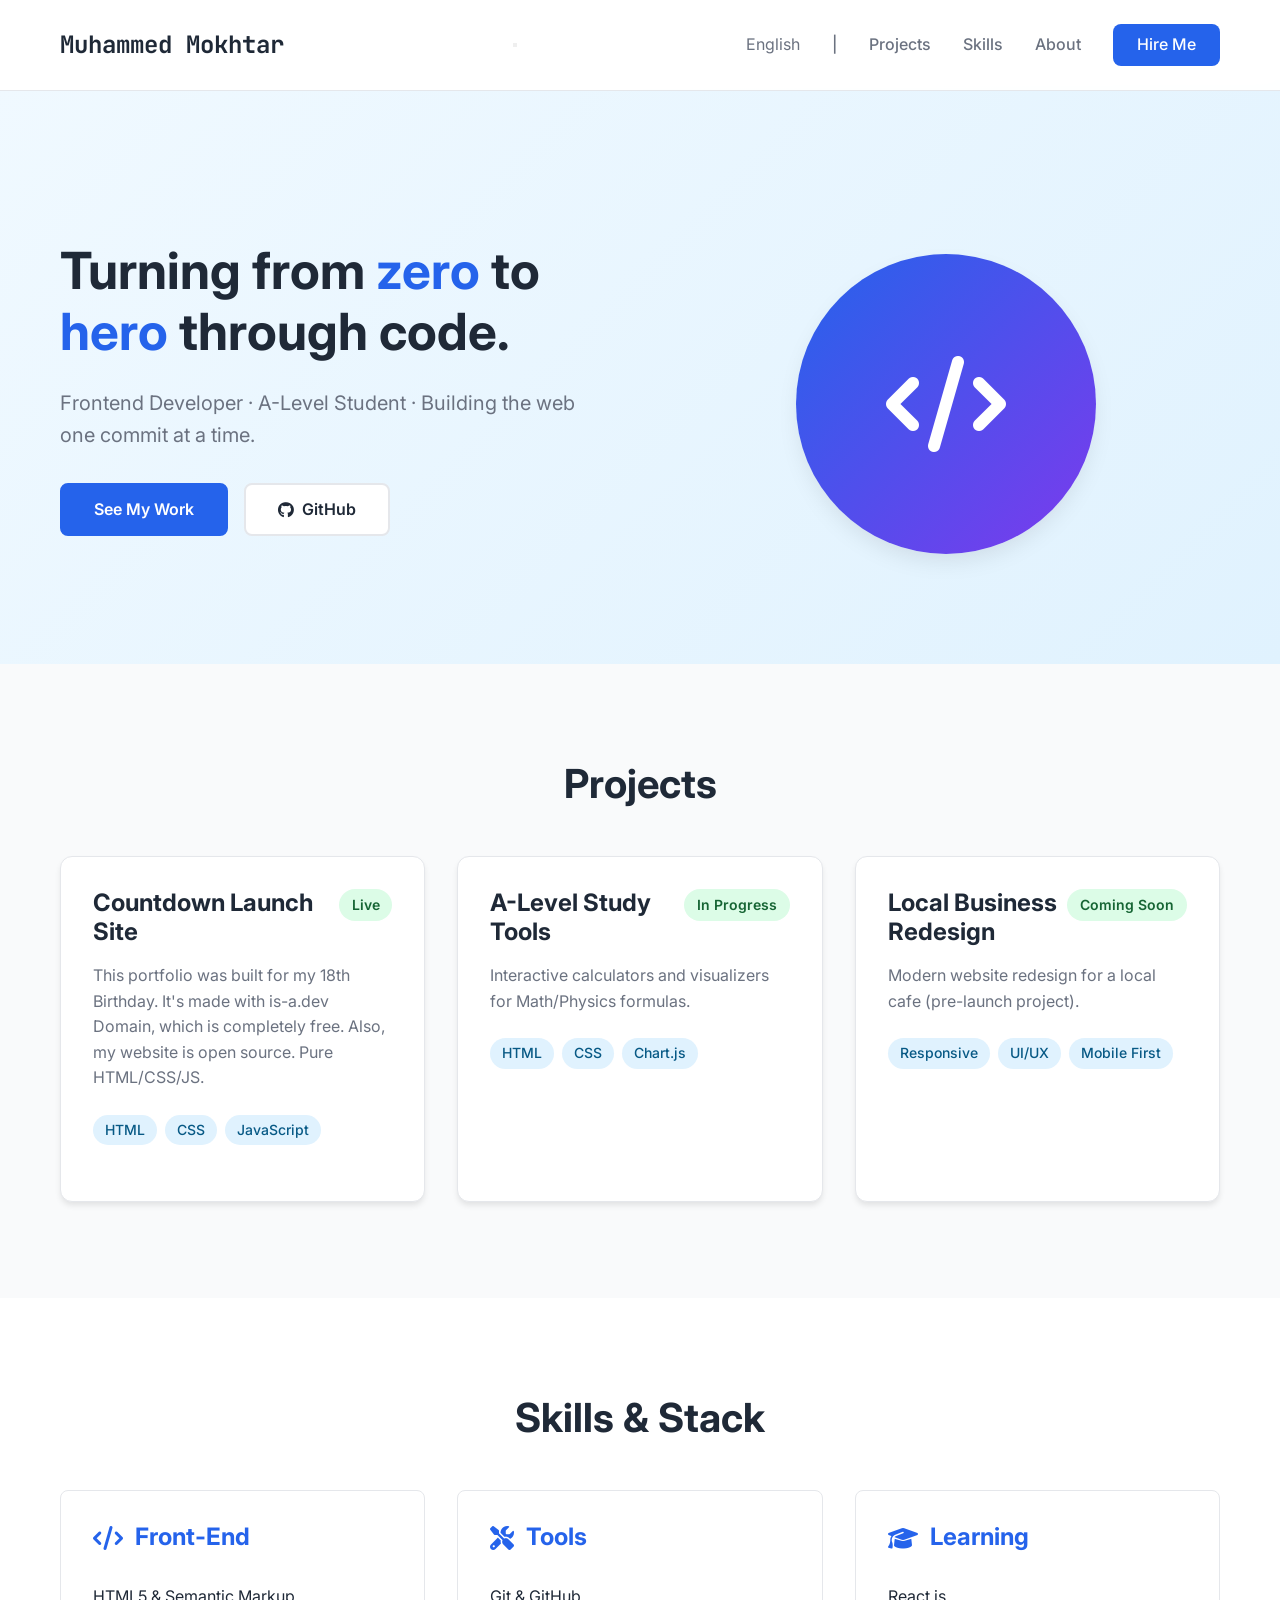
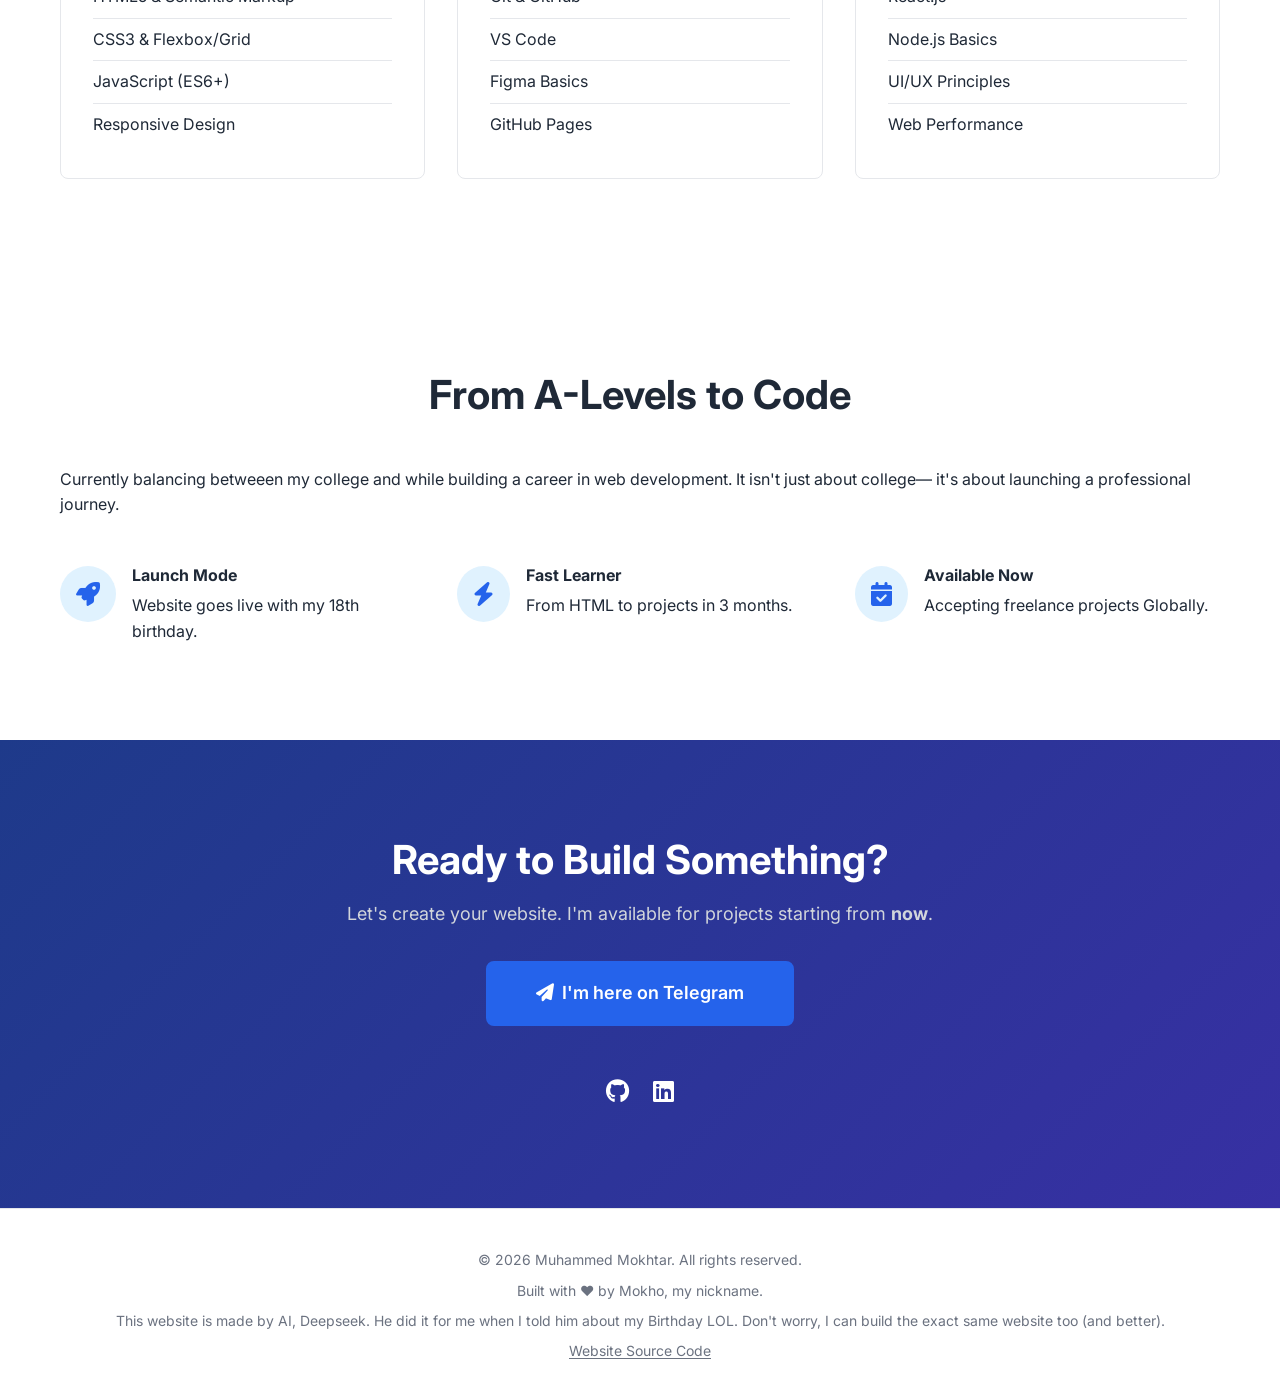
==== commit c265319d: "Translate footer source link" ====
--- a/index.html
+++ b/index.html
@@ -198,7 +198,7 @@
         <p class="footer-sub"><span data-i18n="footer-copyright">&copy; <span id="current-year">2026</span> Muhammed Mokhtar. All rights reserved.</span></p>
         <p class="footer-sub" data-i18n="footer-text">Built with ❤️ by Mokho, my nickname.</p>
         <p class="footer-sub" data-i18n="footer-note">This website is made by AI, Deepseek. He did it for me when I told him about my Birthday LOL. Don't worry, I can build the exact same website too (and better).</p>
-        <p class="footer-sub"><a class="footer-source-link" href="https://github.com/ngompoweredbypoi/MyWebsiteSource" target="_blank" rel="noopener noreferrer">Source code</a></p>
+        <p class="footer-sub"><a class="footer-source-link" href="https://github.com/ngompoweredbypoi/MyWebsiteSource" target="_blank" rel="noopener noreferrer" data-i18n="footer-source">Website Source Code</a></p>
     </div>
 </footer>
 
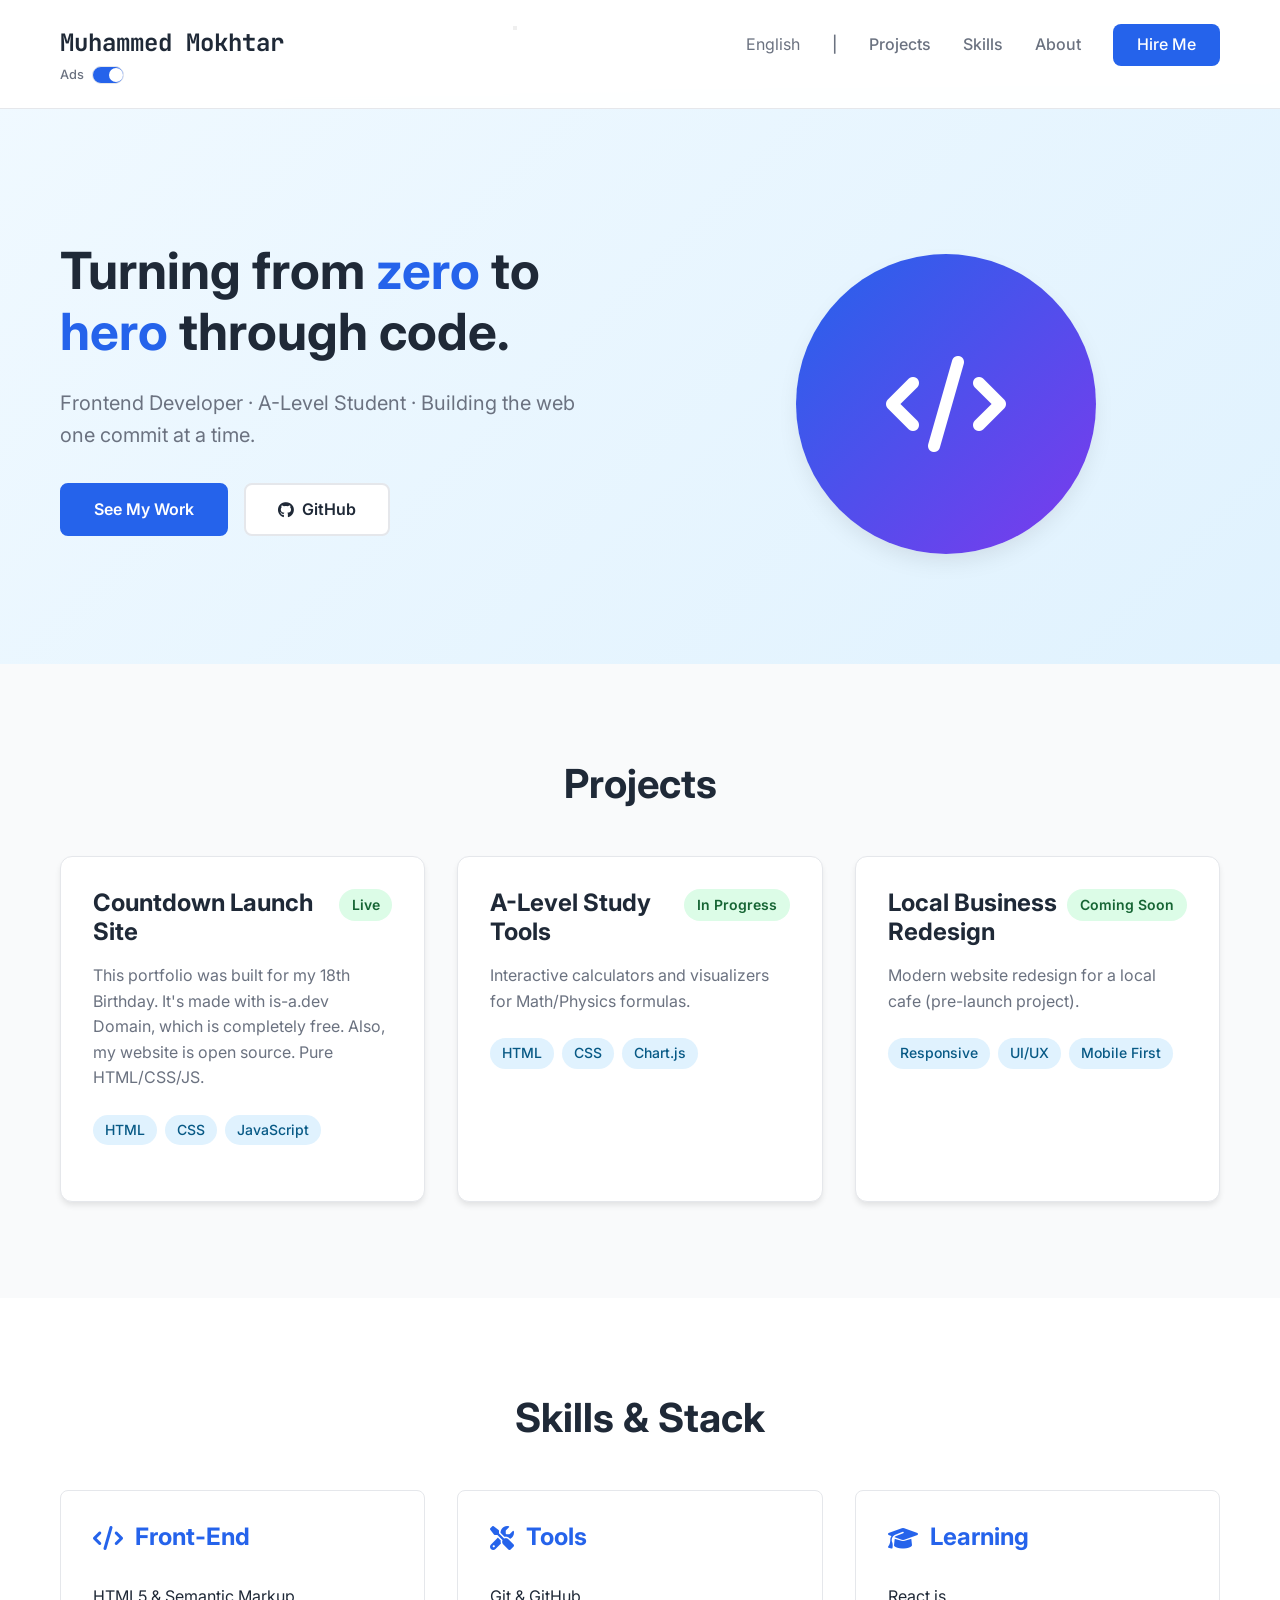
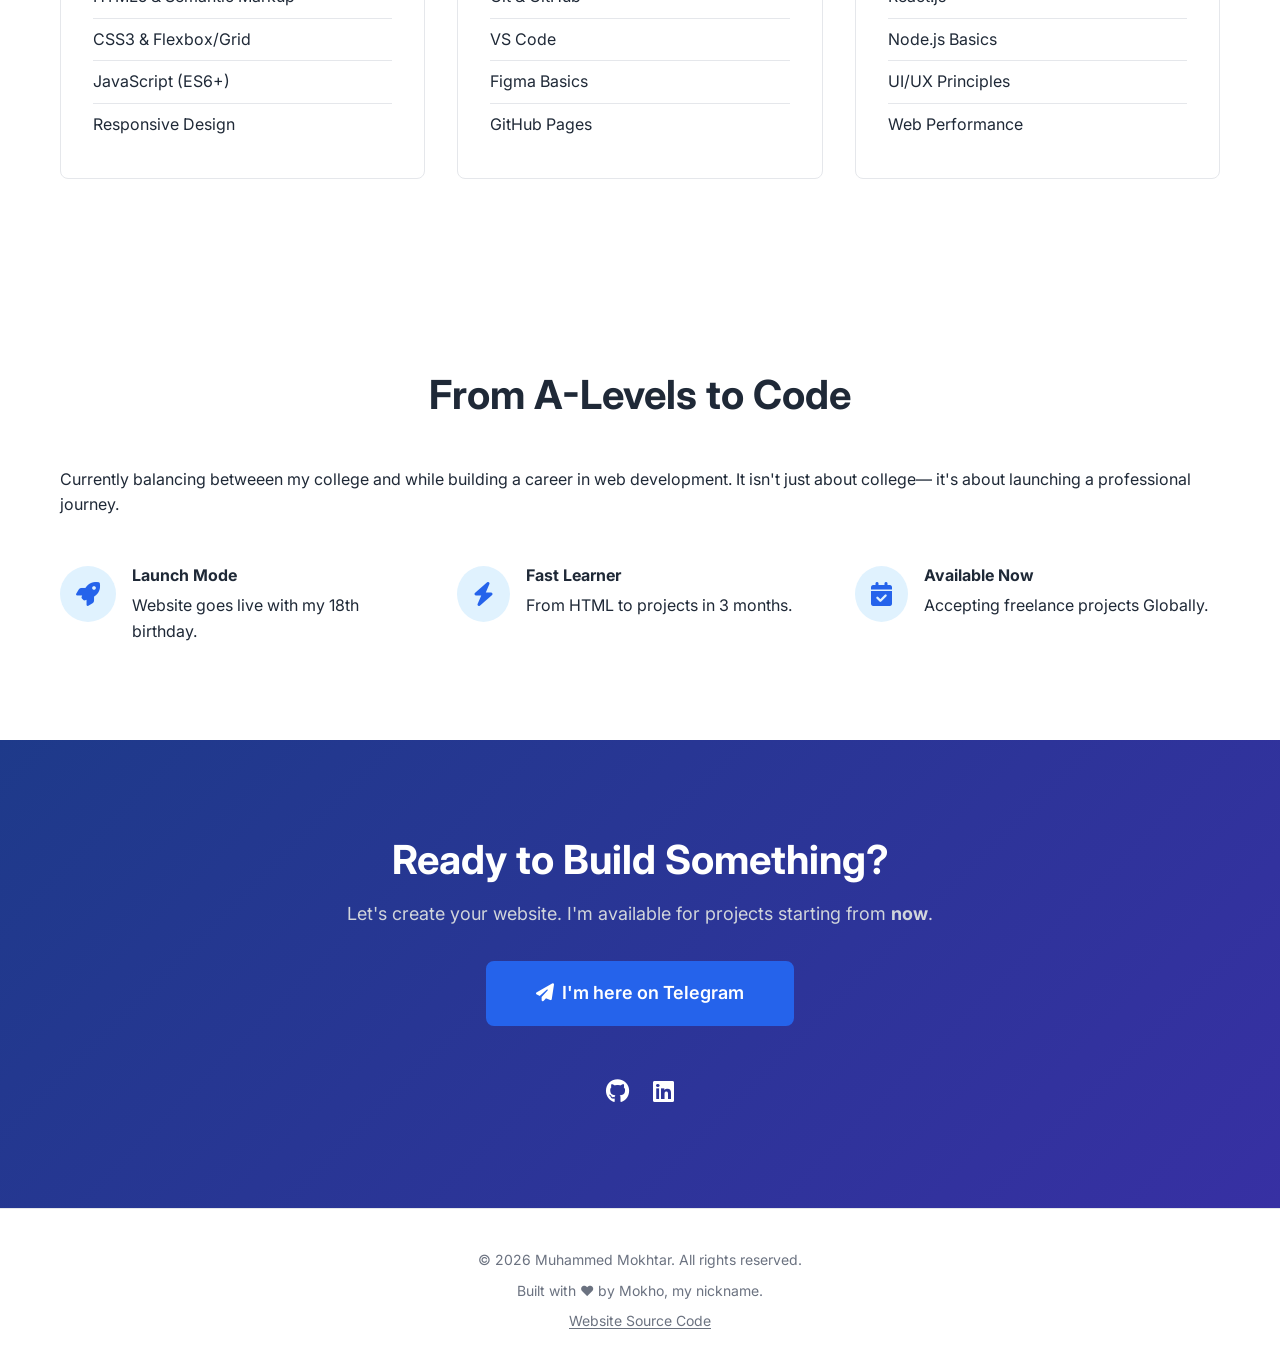
==== commit e1d1b1ec: "Add user-controlled AdSense toggle" ====
--- a/index.html
+++ b/index.html
@@ -9,12 +9,44 @@
     <link rel="stylesheet" href="https://cdnjs.cloudflare.com/ajax/libs/font-awesome/6.4.0/css/all.min.css">
     <link href="https://fonts.googleapis.com/css2?family=Inter:wght@300;400;500;600;700&family=JetBrains+Mono:wght@300;400&display=swap" rel="stylesheet">
     <link href="https://fonts.googleapis.com/css2?family=Almarai:wght@300;400;700&display=swap" rel="stylesheet">
+    <script>
+        (function () {
+            try {
+                var key = 'ads-enabled';
+                var enabled = localStorage.getItem(key);
+                // Default: enabled
+                if (enabled === null || enabled === 'true') {
+                    var s = document.createElement('script');
+                    s.id = 'adsbygoogle-js';
+                    s.async = true;
+                    s.src = 'https://pagead2.googlesyndication.com/pagead/js/adsbygoogle.js?client=ca-pub-6238413988078246';
+                    s.crossOrigin = 'anonymous';
+                    document.head.appendChild(s);
+                }
+            } catch (e) {
+                // If storage is blocked, fall back to enabled.
+                var s2 = document.createElement('script');
+                s2.id = 'adsbygoogle-js';
+                s2.async = true;
+                s2.src = 'https://pagead2.googlesyndication.com/pagead/js/adsbygoogle.js?client=ca-pub-6238413988078246';
+                s2.crossOrigin = 'anonymous';
+                document.head.appendChild(s2);
+            }
+        })();
+    </script>
 </head>
 <body>
 <!--Navigation Section-->
 <nav class="navbar">
     <div class="container">
-        <a href="#" class="logo" data-i18n="nav-name">Muhammed Mokhtar</a>
+        <div class="nav-brand">
+            <a href="#" class="logo" data-i18n="nav-name">Muhammed Mokhtar</a>
+            <div class="ads-toggle ads-toggle--small" id="ads-toggle" role="switch" aria-checked="true" tabindex="0" aria-label="Toggle ads">
+                <span class="ads-toggle-label" data-i18n="ads-label">Ads</span>
+                <span class="ads-toggle-track" aria-hidden="true"><span class="ads-toggle-thumb"></span></span>
+                <span class="ads-tooltip" role="tooltip" data-i18n="ads-tooltip">Turn ads off or on. Please keep them on to support my development.</span>
+            </div>
+        </div>
         <button class="nav-toggle" id="nav-toggle" aria-label="Toggle navigation" aria-expanded="false">
             <span class="bar"></span>
             <span class="bar"></span>
@@ -197,7 +229,6 @@
     <div class="container">
         <p class="footer-sub"><span data-i18n="footer-copyright">&copy; <span id="current-year">2026</span> Muhammed Mokhtar. All rights reserved.</span></p>
         <p class="footer-sub" data-i18n="footer-text">Built with ❤️ by Mokho, my nickname.</p>
-        <p class="footer-sub" data-i18n="footer-note">This website is made by AI, Deepseek. He did it for me when I told him about my Birthday LOL. Don't worry, I can build the exact same website too (and better).</p>
         <p class="footer-sub"><a class="footer-source-link" href="https://github.com/ngompoweredbypoi/MyWebsiteSource" target="_blank" rel="noopener noreferrer" data-i18n="footer-source">Website Source Code</a></p>
     </div>
 </footer>
--- a/style.css
+++ b/style.css
@@ -28,6 +28,15 @@
     background: var(--bg);
 }
 
+/* When ads are disabled, hide common AdSense ad elements */
+html.ads-disabled ins.adsbygoogle,
+html.ads-disabled .adsbygoogle,
+html.ads-disabled iframe[id^="aswift_"],
+html.ads-disabled iframe[src*="googleads"],
+html.ads-disabled iframe[src*="doubleclick.net"] {
+    display: none !important;
+}
+
 .container {
     width: 100%;
     max-width: 1200px;
@@ -69,14 +78,26 @@
     top: 0;
     background: rgba(255, 255, 255, 0.95);
     backdrop-filter: blur(10px);
-    z-index: 1000;
+    z-index: 2000;
     border-bottom: 1px solid var(--border);
 }
 
 .navbar .container {
     display: flex;
     justify-content: space-between;
-    align-items: center;
+    align-items: flex-start;
+}
+
+.nav-brand {
+    display: flex;
+    flex-direction: column;
+    gap: 0.25rem;
+    align-items: flex-start;
+}
+
+/* Keep the hamburger aligned with the logo line */
+.nav-toggle {
+    margin-top: 0.15rem;
 }
 
 /* STEP 1: Make ALL nav items (links AND button) consistent */
@@ -97,6 +118,113 @@
     cursor: pointer;
     display: flex; /* Keep flag+text aligned */
     align-items: center;
+}
+
+/* Ads toggle: switch + tooltip */
+.ads-toggle {
+    position: relative;
+    display: inline-flex;
+    align-items: center;
+    gap: 0.5rem;
+    color: var(--text-light);
+    font-weight: 500;
+    cursor: pointer;
+    user-select: none;
+}
+
+.ads-toggle--small {
+    font-size: 0.8rem;
+}
+
+.ads-toggle:focus-visible {
+    outline: 2px solid var(--primary);
+    outline-offset: 4px;
+    border-radius: var(--radius);
+}
+
+.ads-toggle-label {
+    line-height: 1;
+}
+
+.ads-toggle-track {
+    width: 32px;
+    height: 18px;
+    border-radius: 999px;
+    border: 1px solid var(--border);
+    background: var(--primary);
+    position: relative;
+    flex: 0 0 auto;
+}
+
+.ads-toggle-thumb {
+    width: 14px;
+    height: 14px;
+    border-radius: 50%;
+    background: var(--bg);
+    position: absolute;
+    top: 50%;
+    left: 16px;
+    transform: translateY(-50%);
+    transition: left 0.2s;
+}
+
+.ads-toggle.is-off .ads-toggle-thumb {
+    left: 2px;
+}
+
+.ads-toggle.is-off .ads-toggle-track {
+    background: var(--border);
+}
+
+/* RTL: mirror switch direction */
+html[dir="rtl"] .ads-toggle-thumb {
+    left: 2px;
+}
+
+html[dir="rtl"] .ads-toggle.is-off .ads-toggle-thumb {
+    left: 16px;
+}
+
+html[dir="rtl"] .ads-tooltip {
+    left: auto;
+    right: 0;
+    text-align: right;
+}
+
+.ads-tooltip {
+    display: inline-block;
+    position: absolute;
+    left: 0;
+    top: calc(100% + 10px);
+    background: var(--bg-card);
+    border: 1px solid var(--border);
+    box-shadow: var(--shadow);
+    border-radius: var(--radius);
+    padding: 0.5rem 0.75rem;
+    color: var(--text);
+    font-size: 0.875rem;
+    white-space: normal;
+    max-width: min(98vw, 520px);
+    overflow-wrap: break-word;
+    opacity: 0;
+    visibility: hidden;
+    transition: opacity 0.15s;
+    z-index: 1100;
+}
+
+@media (min-width: 769px) {
+    .ads-tooltip {
+        white-space: nowrap;
+        max-width: min(55vw, 560px);
+        overflow: hidden;
+        text-overflow: ellipsis;
+    }
+}
+
+.ads-toggle:hover .ads-tooltip,
+.ads-toggle:focus-visible .ads-tooltip {
+    opacity: 1;
+    visibility: visible;
 }
 
 /* Hover effect - SAME for both */
@@ -528,6 +656,11 @@
 @media (max-width: 768px) {
     h1 { font-size: 2.5rem; }
     h2 { font-size: 2rem; }
+
+    /* Make the page feel less wide on mobile */
+    .container {
+        padding: 0 24px;
+    }
     
     .hero .container {
         grid-template-columns: 1fr;
@@ -551,20 +684,34 @@
         /* small collapsed padding to avoid sudden layout jumps */
         padding: 0.25rem 0;
         overflow: hidden;
-        position: absolute;
-        top: 72px;
+        position: fixed;
+        top: 62px;
         left: 0;
+        right: 0;
         box-shadow: 0 6px 18px rgba(0,0,0,0.06);
         transition: max-height 240ms cubic-bezier(.22,.9,.3,1), padding 240ms cubic-bezier(.22,.9,.3,1), opacity 180ms ease;
         opacity: 0;
         pointer-events: none;
+        z-index: 1500;
     }
 
     .nav-links.open {
-        max-height: 480px; /* large enough to show links */
+        max-height: calc(100vh - 62px);
         opacity: 1;
         pointer-events: auto;
         padding: 0.75rem 0;
+        z-index: 1500;
+    }
+
+    /* Make the ads hover tooltip window wider on mobile */
+    .ads-tooltip {
+        width: fit-content;
+        max-width: min(90vw, 320px);
+        white-space: normal;
+        overflow: visible;
+        text-overflow: clip;
+        overflow-wrap: break-word;
+        padding: 0.45rem 0.6rem;
     }
 
     .nav-sep {
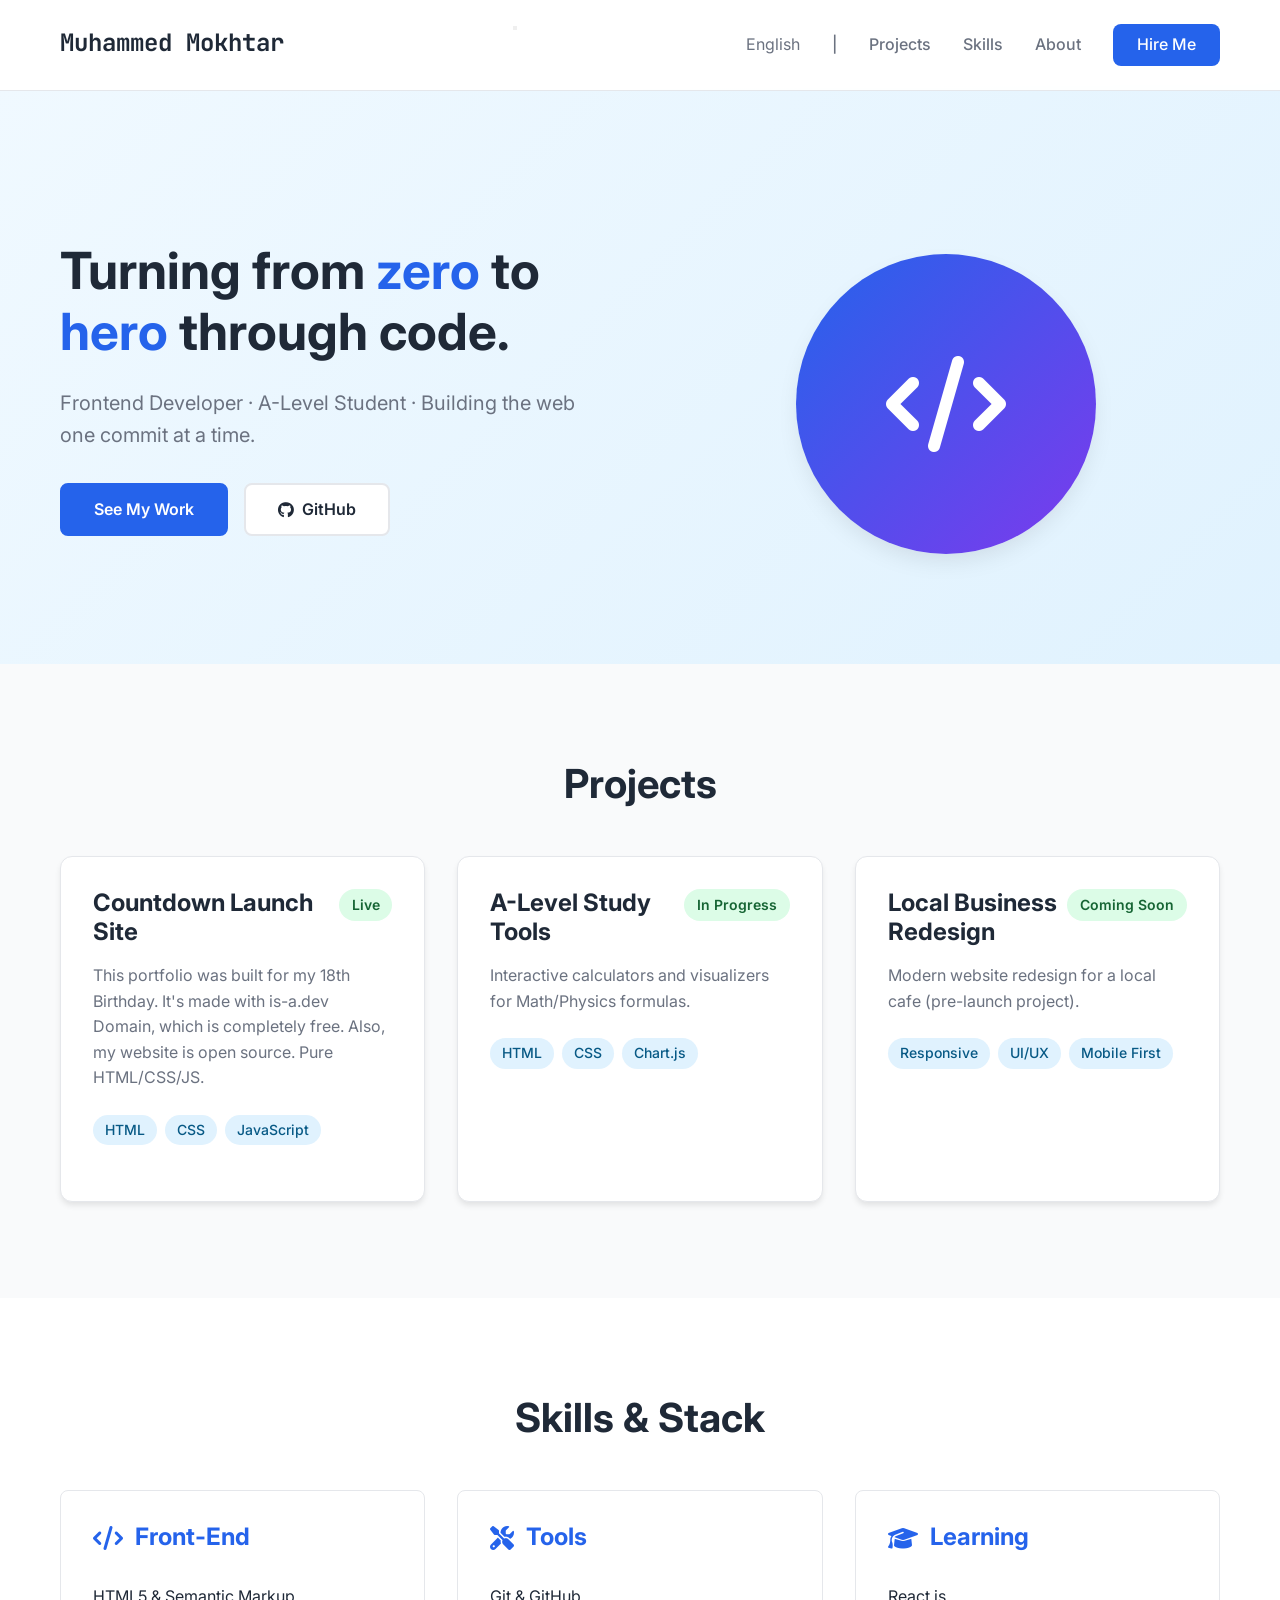
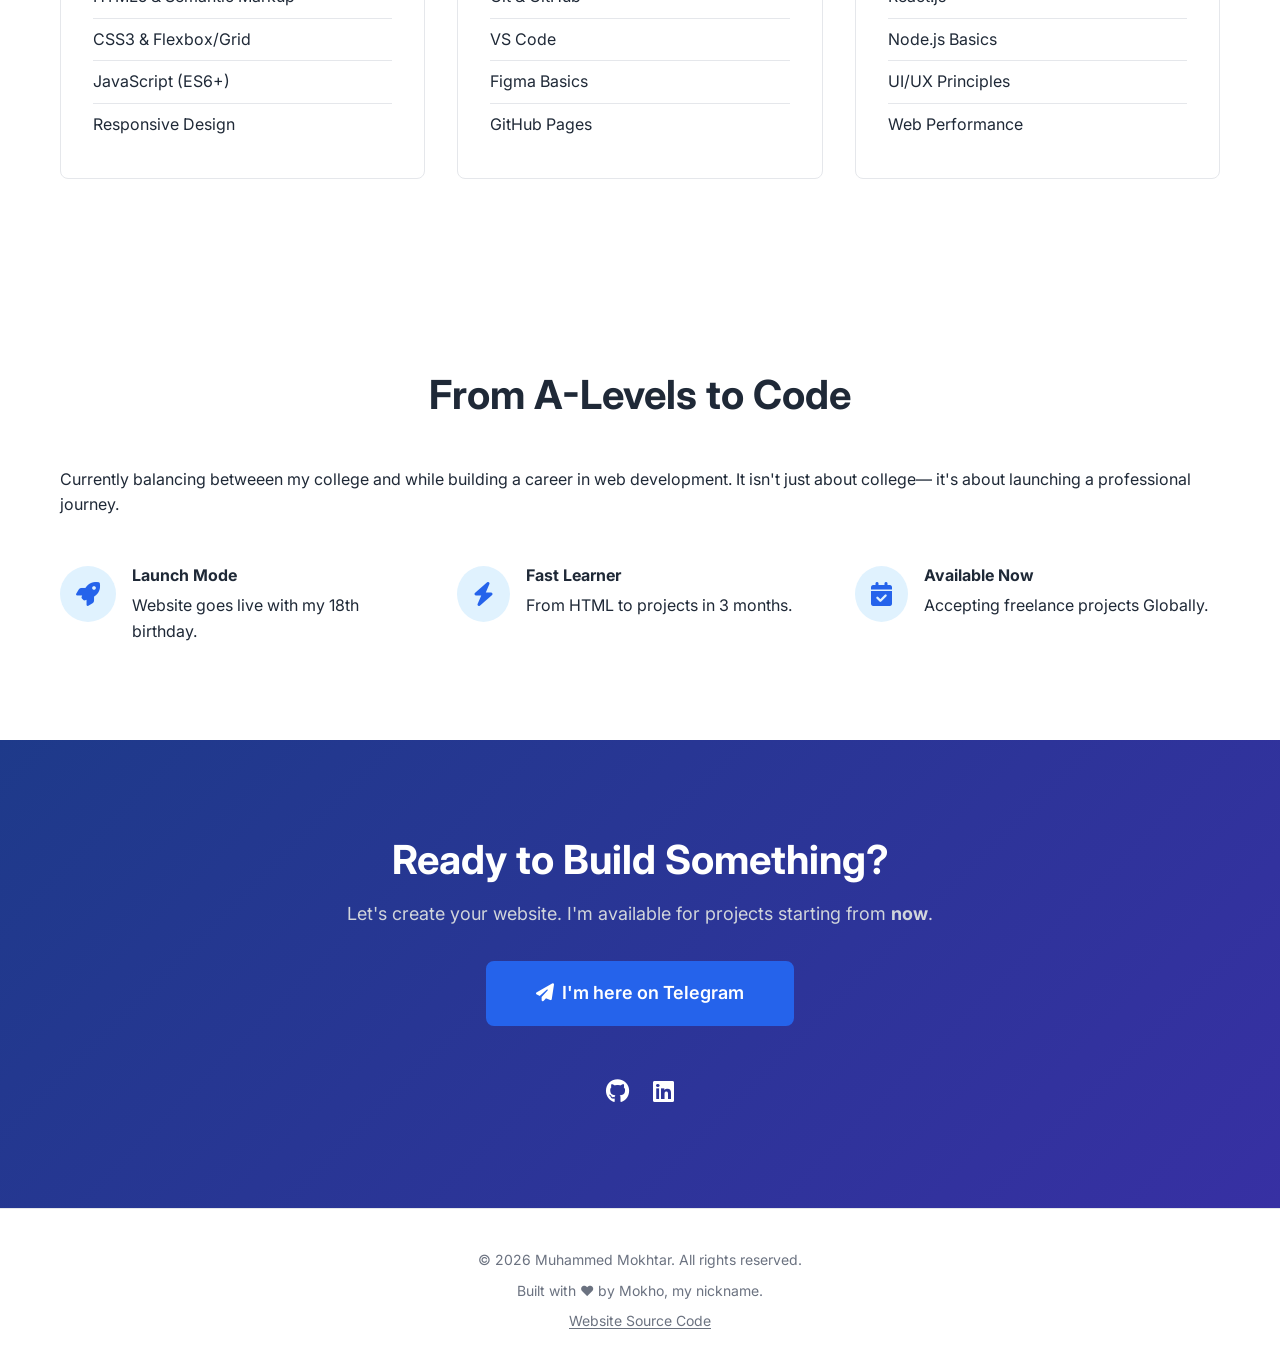
==== commit 1ac82c52: "Remove ads toggle and AdSense loader" ====
--- a/index.html
+++ b/index.html
@@ -9,31 +9,6 @@
     <link rel="stylesheet" href="https://cdnjs.cloudflare.com/ajax/libs/font-awesome/6.4.0/css/all.min.css">
     <link href="https://fonts.googleapis.com/css2?family=Inter:wght@300;400;500;600;700&family=JetBrains+Mono:wght@300;400&display=swap" rel="stylesheet">
     <link href="https://fonts.googleapis.com/css2?family=Almarai:wght@300;400;700&display=swap" rel="stylesheet">
-    <script>
-        (function () {
-            try {
-                var key = 'ads-enabled';
-                var enabled = localStorage.getItem(key);
-                // Default: enabled
-                if (enabled === null || enabled === 'true') {
-                    var s = document.createElement('script');
-                    s.id = 'adsbygoogle-js';
-                    s.async = true;
-                    s.src = 'https://pagead2.googlesyndication.com/pagead/js/adsbygoogle.js?client=ca-pub-6238413988078246';
-                    s.crossOrigin = 'anonymous';
-                    document.head.appendChild(s);
-                }
-            } catch (e) {
-                // If storage is blocked, fall back to enabled.
-                var s2 = document.createElement('script');
-                s2.id = 'adsbygoogle-js';
-                s2.async = true;
-                s2.src = 'https://pagead2.googlesyndication.com/pagead/js/adsbygoogle.js?client=ca-pub-6238413988078246';
-                s2.crossOrigin = 'anonymous';
-                document.head.appendChild(s2);
-            }
-        })();
-    </script>
 </head>
 <body>
 <!--Navigation Section-->
@@ -41,11 +16,6 @@
     <div class="container">
         <div class="nav-brand">
             <a href="#" class="logo" data-i18n="nav-name">Muhammed Mokhtar</a>
-            <div class="ads-toggle ads-toggle--small" id="ads-toggle" role="switch" aria-checked="true" tabindex="0" aria-label="Toggle ads">
-                <span class="ads-toggle-label" data-i18n="ads-label">Ads</span>
-                <span class="ads-toggle-track" aria-hidden="true"><span class="ads-toggle-thumb"></span></span>
-                <span class="ads-tooltip" role="tooltip" data-i18n="ads-tooltip">Turn ads off or on. Please keep them on to support my development.</span>
-            </div>
         </div>
         <button class="nav-toggle" id="nav-toggle" aria-label="Toggle navigation" aria-expanded="false">
             <span class="bar"></span>
@@ -236,4 +206,4 @@
 <!-- JavaScript -->
 <script src="script.js"></script>
 </body>
-</html>+</html>
--- a/style.css
+++ b/style.css
@@ -28,15 +28,6 @@
     background: var(--bg);
 }
 
-/* When ads are disabled, hide common AdSense ad elements */
-html.ads-disabled ins.adsbygoogle,
-html.ads-disabled .adsbygoogle,
-html.ads-disabled iframe[id^="aswift_"],
-html.ads-disabled iframe[src*="googleads"],
-html.ads-disabled iframe[src*="doubleclick.net"] {
-    display: none !important;
-}
-
 .container {
     width: 100%;
     max-width: 1200px;
@@ -118,113 +109,6 @@
     cursor: pointer;
     display: flex; /* Keep flag+text aligned */
     align-items: center;
-}
-
-/* Ads toggle: switch + tooltip */
-.ads-toggle {
-    position: relative;
-    display: inline-flex;
-    align-items: center;
-    gap: 0.5rem;
-    color: var(--text-light);
-    font-weight: 500;
-    cursor: pointer;
-    user-select: none;
-}
-
-.ads-toggle--small {
-    font-size: 0.8rem;
-}
-
-.ads-toggle:focus-visible {
-    outline: 2px solid var(--primary);
-    outline-offset: 4px;
-    border-radius: var(--radius);
-}
-
-.ads-toggle-label {
-    line-height: 1;
-}
-
-.ads-toggle-track {
-    width: 32px;
-    height: 18px;
-    border-radius: 999px;
-    border: 1px solid var(--border);
-    background: var(--primary);
-    position: relative;
-    flex: 0 0 auto;
-}
-
-.ads-toggle-thumb {
-    width: 14px;
-    height: 14px;
-    border-radius: 50%;
-    background: var(--bg);
-    position: absolute;
-    top: 50%;
-    left: 16px;
-    transform: translateY(-50%);
-    transition: left 0.2s;
-}
-
-.ads-toggle.is-off .ads-toggle-thumb {
-    left: 2px;
-}
-
-.ads-toggle.is-off .ads-toggle-track {
-    background: var(--border);
-}
-
-/* RTL: mirror switch direction */
-html[dir="rtl"] .ads-toggle-thumb {
-    left: 2px;
-}
-
-html[dir="rtl"] .ads-toggle.is-off .ads-toggle-thumb {
-    left: 16px;
-}
-
-html[dir="rtl"] .ads-tooltip {
-    left: auto;
-    right: 0;
-    text-align: right;
-}
-
-.ads-tooltip {
-    display: inline-block;
-    position: absolute;
-    left: 0;
-    top: calc(100% + 10px);
-    background: var(--bg-card);
-    border: 1px solid var(--border);
-    box-shadow: var(--shadow);
-    border-radius: var(--radius);
-    padding: 0.5rem 0.75rem;
-    color: var(--text);
-    font-size: 0.875rem;
-    white-space: normal;
-    max-width: min(98vw, 520px);
-    overflow-wrap: break-word;
-    opacity: 0;
-    visibility: hidden;
-    transition: opacity 0.15s;
-    z-index: 1100;
-}
-
-@media (min-width: 769px) {
-    .ads-tooltip {
-        white-space: nowrap;
-        max-width: min(55vw, 560px);
-        overflow: hidden;
-        text-overflow: ellipsis;
-    }
-}
-
-.ads-toggle:hover .ads-tooltip,
-.ads-toggle:focus-visible .ads-tooltip {
-    opacity: 1;
-    visibility: visible;
 }
 
 /* Hover effect - SAME for both */
@@ -703,17 +587,6 @@
         z-index: 1500;
     }
 
-    /* Make the ads hover tooltip window wider on mobile */
-    .ads-tooltip {
-        width: fit-content;
-        max-width: min(90vw, 320px);
-        white-space: normal;
-        overflow: visible;
-        text-overflow: clip;
-        overflow-wrap: break-word;
-        padding: 0.45rem 0.6rem;
-    }
-
     .nav-sep {
         display: none;
     }
